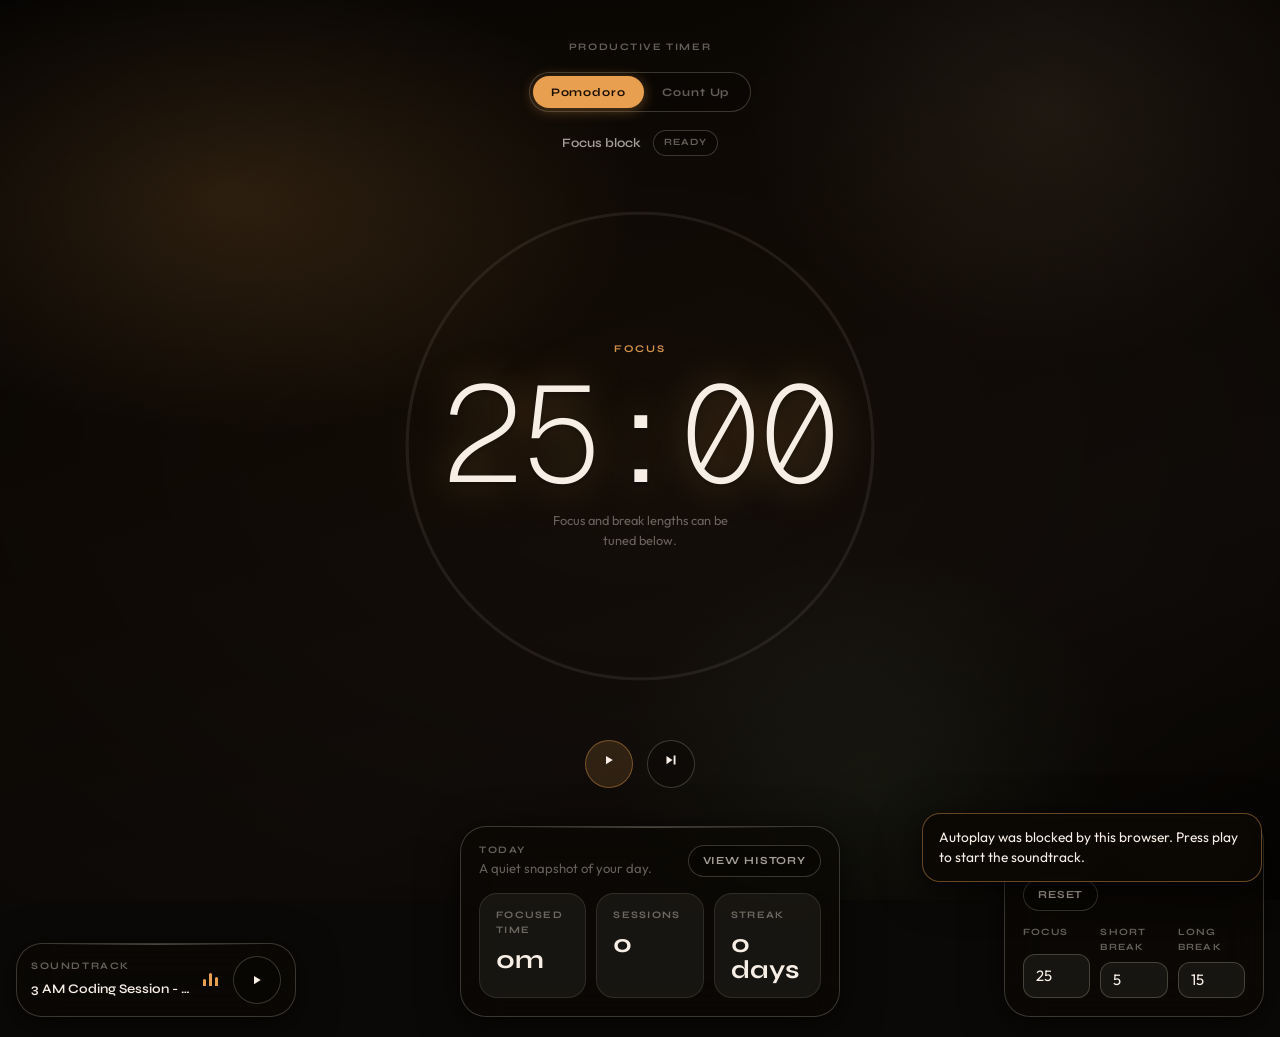
==== index.html @ 23a6a669 "Revamp immersive timer UI layout" ====
<!DOCTYPE html>
<html lang="en">
<head>
  <meta charset="UTF-8">
  <meta name="viewport" content="width=device-width, initial-scale=1.0">
  <title>Productive Timer</title>
  <meta name="description" content="Focused work timer with built-in music, custom uploads, and local productivity tracking.">
  <link rel="icon" href="data:,">
  <link rel="preconnect" href="https://fonts.googleapis.com">
  <link rel="preconnect" href="https://fonts.gstatic.com" crossorigin>
  <link href="https://fonts.googleapis.com/css2?family=Syne:wght@400;600;700;800&family=Outfit:wght@300;400;500&family=Geist+Mono:wght@200;300;400&display=swap" rel="stylesheet">
  <link rel="stylesheet" href="./css/style.css">
</head>
<body>

  <!-- Full-bleed ambient background -->
  <div class="video-background" aria-hidden="true">
    <video autoplay muted loop playsinline>
      <source src="./assets/lofi-sanctuary.mp4" type="video/mp4">
    </video>
    <div class="overlay"></div>
    <div class="gradient-fallback"></div>
  </div>

  <div class="app-shell">
    <main class="sanctuary-layout">

      <!-- ── Timer: floats transparently over the scene ── -->
      <section class="timer-panel">
        <div class="panel-kicker">Productive timer</div>

        <div class="mode-switch" role="tablist" aria-label="Timer mode">
          <button id="mode-pomodoro" class="mode-button is-active" type="button" data-mode="pomodoro">Pomodoro</button>
          <button id="mode-countup" class="mode-button" type="button" data-mode="countup">Count Up</button>
        </div>

        <div class="status-strip">
          <p id="phase-title" class="status-title">Focus block</p>
          <!-- caption hidden via CSS — too noisy over video -->
          <p id="phase-caption" class="status-caption" aria-hidden="true">Pomodoro mode with calm defaults.</p>
          <span id="session-pill" class="status-pill">Ready</span>
        </div>

        <div class="timer-stage">
          <svg class="progress-ring" viewBox="0 0 320 320" aria-hidden="true">
            <circle class="progress-ring-track" cx="160" cy="160" r="138"></circle>
            <circle id="progress-ring-value" class="progress-ring-value" cx="160" cy="160" r="138"></circle>
          </svg>
          <div class="timer-readout">
            <p id="phase-label" class="timer-label">Focus</p>
            <div id="timer-display" class="timer-display">25:00</div>
            <p id="timer-hint" class="timer-hint">Start when you are ready.</p>
          </div>
        </div>

        <div class="control-row">
          <button id="start-button" class="icon-button icon-button-primary" type="button" aria-label="Start timer">
            <span class="icon-slot" aria-hidden="true">
              <svg viewBox="0 0 24 24"><path d="M8 6.5v11l9-5.5z"></path></svg>
            </span>
          </button>
          <button id="pause-button" class="icon-button" type="button" aria-label="Pause timer">
            <span class="icon-slot" aria-hidden="true">
              <svg viewBox="0 0 24 24"><path d="M8 6h3.5v12H8zM12.5 6H16v12h-3.5z"></path></svg>
            </span>
          </button>
          <button id="skip-button" class="icon-button" type="button" aria-label="Skip phase">
            <span class="icon-slot" aria-hidden="true">
              <svg viewBox="0 0 24 24"><path d="M6 6.5v11l8-5.5zM15.5 6h2.5v12h-2.5z"></path></svg>
            </span>
          </button>
        </div>
      </section>

      <!-- ── Bottom tray: three glass panels anchored to foot ── -->
      <section class="bottom-tray">

        <!-- Music — left -->
        <article class="music-pill music-pill-collapsed" data-music-state="collapsed">
          <button id="music-pill-toggle" class="music-pill-toggle" type="button" aria-expanded="false" aria-controls="music-panel">
            <div class="music-pill-meta">
              <span class="panel-kicker">Soundtrack</span>
              <span id="track-name" class="music-pill-title">3 AM Coding Session - Lofi Hip Hop Mix</span>
            </div>
            <span class="sound-bars" aria-hidden="true">
              <span></span><span></span><span></span>
            </span>
          </button>
          <button id="audio-play" class="pill-action" type="button" aria-label="Play audio">
            <svg viewBox="0 0 24 24" aria-hidden="true"><path d="M8 6.5v11l9-5.5z"></path></svg>
          </button>

          <div id="music-panel" class="music-panel">
            <div class="tray-head">
              <div>
                <p class="panel-kicker">Music</p>
                <p id="audio-status" class="tray-note">Built-in track stays idle until you press play.</p>
              </div>
              <span id="loop-indicator" class="status-pill">Loop on</span>
            </div>

            <div class="track-meta">
              <div>
                <p class="tray-label">Current track</p>
                <p class="track-name-full" data-track-mirror="true">3 AM Coding Session - Lofi Hip Hop Mix</p>
              </div>
              <label class="upload-button">
                <input id="audio-upload" type="file" accept="audio/*">
                <span>Upload audio</span>
              </label>
            </div>

            <div class="music-actions">
              <button id="audio-stop" class="utility-button" type="button">Stop</button>
              <button id="audio-mute" class="utility-button" type="button">Mute</button>
              <p id="audio-source-note" class="tray-note">Built-in loop</p>
            </div>

            <label class="slider-field">
              <span>Seek</span>
              <input id="seek-slider" type="range" min="0" max="100" value="0">
            </label>

            <div class="music-footer">
              <label class="slider-field">
                <span>Volume</span>
                <input id="volume-slider" type="range" min="0" max="100" value="72">
              </label>
              <div class="audio-facts">
                <p id="audio-time">00:00 / 00:00</p>
              </div>
            </div>
          </div>
        </article>

        <!-- Stats — center -->
        <section class="stats-panel">
          <div class="tray-head">
            <div>
              <p class="panel-kicker">Today</p>
              <p class="tray-note">A quiet snapshot of your day.</p>
            </div>
            <button id="history-toggle" class="history-toggle" type="button" aria-expanded="false" aria-controls="history-panel">View history</button>
          </div>

          <div class="stats-grid">
            <article class="stat-card">
              <p class="tray-label">Focused time</p>
              <strong id="today-total">0m</strong>
            </article>
            <article class="stat-card">
              <p class="tray-label">Sessions</p>
              <strong id="today-sessions">0</strong>
            </article>
            <article class="stat-card">
              <p class="tray-label">Streak</p>
              <strong id="current-streak">0 days</strong>
            </article>
          </div>

          <div id="history-panel" class="history-panel" hidden>
            <div class="history-grid">
              <article class="history-card">
                <div class="tray-head compact">
                  <div>
                    <p class="panel-kicker">7-day view</p>
                    <p class="tray-note">Minutes of productive work per day.</p>
                  </div>
                </div>
                <div id="chart-bars" class="chart-bars" aria-label="Last 7 days chart"></div>
              </article>

              <article class="history-card">
                <div class="tray-head compact">
                  <div>
                    <p class="panel-kicker">Recent sessions</p>
                    <p class="tray-note">Latest completed or interrupted blocks.</p>
                  </div>
                </div>
                <ul id="session-list" class="session-list"></ul>
              </article>
            </div>
          </div>
        </section>

        <!-- Utilities — right -->
        <aside id="utility-tray" class="utility-tray is-visible">
          <div class="tray-head">
            <div>
              <p class="panel-kicker">Settings</p>
            </div>
            <button id="theme-toggle" class="utility-button" type="button" aria-label="Toggle theme">Light mode</button>
          </div>

          <div class="utility-actions">
            <button id="reset-button" class="utility-button" type="button">Reset</button>
          </div>

          <div class="settings-grid">
            <label class="field">
              <span>Focus</span>
              <input id="focus-minutes" type="number" min="1" max="120" step="1">
            </label>
            <label class="field">
              <span>Short break</span>
              <input id="short-break-minutes" type="number" min="1" max="60" step="1">
            </label>
            <label class="field">
              <span>Long break</span>
              <input id="long-break-minutes" type="number" min="1" max="90" step="1">
            </label>
          </div>
        </aside>

      </section>
    </main>
  </div>

  <div id="banner" class="banner" hidden></div>
  <script src="./js/app.js"></script>
</body>
</html>
---- css/style.css ----
/* ─────────────────────────────────────────────────────────────
   PRODUCTIVE TIMER — Immersive Ambient Redesign
   Layout: Full-bleed background · Timer floats centered
   Panels: Small, anchored to bottom · Collapsed by default
   Fonts:  Syne · Geist Mono · Outfit
───────────────────────────────────────────────────────────── */

@import url('https://fonts.googleapis.com/css2?family=Syne:wght@400;600;700;800&family=Outfit:wght@300;400;500&family=Geist+Mono:wght@200;300;400&display=swap');

/* ─── Tokens ──────────────────────────────────────────────── */
:root {
  color-scheme: dark;

  --ink:         #0b0907;
  --ink-2:       #141009;

  /* Glassmorphism — very transparent, video does the work */
  --glass:       rgba(10, 7, 4, 0.38);
  --glass-hover: rgba(10, 7, 4, 0.52);
  --glass-panel: rgba(10, 7, 4, 0.58);

  /* Text */
  --text:        #f7efe6;
  --text-2:      rgba(247, 239, 230, 0.65);
  --text-3:      rgba(247, 239, 230, 0.38);

  /* Borders */
  --line:        rgba(255, 242, 224, 0.10);
  --line-bright: rgba(255, 242, 224, 0.20);

  /* Accent — amber focus / sage break */
  --amber:       #e8a050;
  --amber-glow:  rgba(232, 160, 80, 0.40);
  --amber-dim:   rgba(232, 160, 80, 0.15);
  --sage:        #8fba78;
  --sage-glow:   rgba(143, 186, 120, 0.36);
  --sage-dim:    rgba(143, 186, 120, 0.14);

  --accent:      var(--amber);
  --accent-glow: var(--amber-glow);
  --accent-dim:  var(--amber-dim);

  /* Shadows */
  --shadow:      0 8px 40px rgba(0,0,0,0.55), 0 2px 8px rgba(0,0,0,0.30);
  --shadow-sm:   0 4px 16px rgba(0,0,0,0.40);

  /* Shape */
  --r-sm:   12px;
  --r-md:   18px;
  --r-lg:   26px;
  --r-pill: 999px;
}

/* ─── Phase tones ─────────────────────────────────────────── */
body[data-phase-tone="focus"] { --accent: var(--amber); --accent-glow: var(--amber-glow); --accent-dim: var(--amber-dim); }
body[data-phase-tone="break"] { --accent: var(--sage);  --accent-glow: var(--sage-glow);  --accent-dim: var(--sage-dim);  }

/* ─── Light mode ──────────────────────────────────────────── */
body[data-theme="light"] {
  color-scheme: light;
  --glass:       rgba(255, 250, 242, 0.48);
  --glass-hover: rgba(255, 250, 242, 0.62);
  --glass-panel: rgba(255, 250, 242, 0.72);
  --text:        #211508;
  --text-2:      rgba(33, 21, 8, 0.65);
  --text-3:      rgba(33, 21, 8, 0.40);
  --line:        rgba(100, 60, 20, 0.12);
  --line-bright: rgba(100, 60, 20, 0.22);
  --amber:       #b86c18;
  --amber-glow:  rgba(184, 108, 24, 0.30);
  --amber-dim:   rgba(184, 108, 24, 0.12);
  --sage:        #4e8a38;
  --sage-glow:   rgba(78, 138, 56, 0.26);
  --sage-dim:    rgba(78, 138, 56, 0.10);
  --shadow:      0 8px 40px rgba(80, 40, 10, 0.22), 0 2px 8px rgba(80, 40, 10, 0.12);
  --shadow-sm:   0 4px 16px rgba(80, 40, 10, 0.16);
}

/* ─── Reset ───────────────────────────────────────────────── */
*, *::before, *::after { box-sizing: border-box; }
html, body { margin: 0; min-height: 100%; }
button, input { font: inherit; }
button { cursor: pointer; border: none; background: none; color: inherit; padding: 0; }

body {
  font-family: "Outfit", system-ui, sans-serif;
  font-size: 15px;
  line-height: 1.6;
  background: var(--ink);
  color: var(--text);
  overflow-x: hidden;
  -webkit-font-smoothing: antialiased;
}

/* ─── Full-bleed video background ────────────────────────── */
.video-background,
.video-background video,
.video-background .overlay,
.video-background .gradient-fallback {
  position: fixed;
  inset: 0;
  width: 100vw;
  height: 100vh;
}

.video-background {
  z-index: -2;
  overflow: hidden;
  background: var(--ink);
}

/* Video is visible immediately */
.video-background video {
  z-index: -3;
  object-fit: cover;
  opacity: 1;
  transition: opacity 1s ease;
}

.video-background .overlay {
  z-index: -1;
  background: radial-gradient(ellipse 80% 80% at 50% 50%, rgba(0,0,0,0.25) 0%, rgba(0,0,0,0.60) 100%);
}

/* Rich gradient fallback when video is absent */
.gradient-fallback {
  z-index: -2;
  background:
    radial-gradient(ellipse 55% 45% at 18% 22%, rgba(232,160,80,0.28) 0%, transparent 58%),
    radial-gradient(ellipse 45% 55% at 82% 12%, rgba(245,215,175,0.15) 0%, transparent 52%),
    radial-gradient(ellipse 38% 48% at 68% 86%, rgba(143,186,120,0.13) 0%, transparent 52%),
    linear-gradient(160deg, #0f0b07 0%, #1a1108 40%, #1c1510 70%, #0e0b07 100%);
  animation: drift 24s ease-in-out infinite alternate;
}

/* ─── App shell ───────────────────────────────────────────── */
.app-shell {
  width: 100%;
  min-height: 100vh;
  display: flex;
  align-items: stretch;
}

/* ─── Main layout: timer centered, trays anchored at bottom  */
.sanctuary-layout {
  flex: 1;
  display: grid;
  grid-template-rows: 1fr auto;
  min-height: 100vh;
}

/* ─── Timer panel — transparent, floats over video ───────── */
.timer-panel {
  grid-row: 1;
  display: flex;
  flex-direction: column;
  align-items: center;
  justify-content: center;
  text-align: center;
  padding: 40px 24px 28px;
  background: transparent;
  border: none;
  box-shadow: none;
  backdrop-filter: none;
  animation: card-in 600ms cubic-bezier(0.22,1,0.36,1) both;
}

/* ─── Kicker ──────────────────────────────────────────────── */
.panel-kicker {
  margin: 0;
  font-family: "Syne", sans-serif;
  font-size: 0.62rem;
  font-weight: 700;
  letter-spacing: 0.16em;
  text-transform: uppercase;
  color: var(--text-3);
}

/* ─── Mode switch ─────────────────────────────────────────── */
.mode-switch {
  display: flex;
  width: fit-content;
  margin: 16px auto 0;
  padding: 3px;
  border-radius: var(--r-pill);
  background: var(--glass);
  border: 1px solid var(--line-bright);
  backdrop-filter: blur(12px);
  -webkit-backdrop-filter: blur(12px);
}

.mode-button {
  min-height: 32px;
  padding: 0 18px;
  border-radius: var(--r-pill);
  background: transparent;
  color: var(--text-3);
  font-family: "Syne", sans-serif;
  font-size: 0.72rem;
  font-weight: 700;
  letter-spacing: 0.08em;
  transition: color 0.22s, background 0.22s, box-shadow 0.22s;
}

.mode-button:hover { color: var(--text-2); }

.mode-button.is-active {
  background: var(--accent);
  color: #1a0e04;
  box-shadow: 0 2px 14px var(--accent-glow);
}

/* ─── Status strip ────────────────────────────────────────── */
.status-strip {
  display: flex;
  align-items: center;
  justify-content: center;
  gap: 12px;
  margin: 18px 0 0;
}

.status-title {
  margin: 0;
  font-family: "Syne", sans-serif;
  font-size: 0.80rem;
  font-weight: 600;
  color: var(--text-2);
}

/* Hide caption — too noisy floating over video */
.status-caption { display: none; }

.status-pill {
  display: inline-flex;
  align-items: center;
  min-height: 26px;
  padding: 0 10px;
  border-radius: var(--r-pill);
  border: 1px solid var(--line-bright);
  background: var(--glass);
  backdrop-filter: blur(8px);
  -webkit-backdrop-filter: blur(8px);
  color: var(--text-3);
  font-family: "Syne", sans-serif;
  font-size: 0.60rem;
  font-weight: 700;
  letter-spacing: 0.12em;
  text-transform: uppercase;
  white-space: nowrap;
}

/* ─── Timer stage ─────────────────────────────────────────── */
.timer-stage {
  position: relative;
  display: grid;
  place-items: center;
  width: min(80vw, 540px);
  aspect-ratio: 1;
  margin: 20px auto 0;
}

body[data-timer-running="true"] .timer-stage {
  animation: timer-pulse 3.5s ease-in-out infinite;
}

/* ─── Progress ring ───────────────────────────────────────── */
.progress-ring {
  width: 100%;
  aspect-ratio: 1;
  transform: rotate(-90deg);
  filter:
    drop-shadow(0 0 20px var(--accent-glow))
    drop-shadow(0 0 60px rgba(232,160,80,0.10));
  transition: filter 0.6s ease;
}

.progress-ring-track {
  fill: none;
  stroke: rgba(255,242,224,0.08);
  stroke-width: 1.8;
}

.progress-ring-value {
  fill: none;
  stroke: var(--accent);
  stroke-width: 1.8;
  stroke-linecap: round;
  transition: stroke-dashoffset 0.55s cubic-bezier(0.4,0,0.2,1), stroke 0.55s ease;
}

/* ─── Timer readout ───────────────────────────────────────── */
.timer-readout {
  position: absolute;
  inset: 0;
  display: flex;
  flex-direction: column;
  align-items: center;
  justify-content: center;
  gap: 8px;
}

.timer-label {
  font-family: "Syne", sans-serif;
  font-size: 0.64rem;
  font-weight: 700;
  letter-spacing: 0.18em;
  text-transform: uppercase;
  color: var(--accent);
  margin: 0;
  opacity: 0.9;
}

/* THE number — hero of the whole screen */
.timer-display {
  font-family: "Geist Mono", "DM Mono", monospace;
  font-size: clamp(5rem, 14vw, 8.5rem);
  font-weight: 200;
  letter-spacing: -0.02em;
  line-height: 1;
  color: var(--text);
  text-shadow:
    0 0 40px var(--accent-glow),
    0 0 100px rgba(232,160,80,0.08),
    0 2px 4px rgba(0,0,0,0.5);
  transition: text-shadow 0.6s ease;
  margin: 0;
}

.timer-hint {
  margin: 0;
  color: var(--text-3);
  font-size: 0.80rem;
  max-width: 22ch;
  text-align: center;
  transition: opacity 0.4s ease;
}

body[data-timer-running="true"] .timer-hint { opacity: 0; }

/* ─── Control row ─────────────────────────────────────────── */
.control-row {
  display: flex;
  align-items: center;
  justify-content: center;
  gap: 14px;
  margin-top: 24px;
}

/* Ghost buttons — minimal footprint over video */
.icon-button,
.pill-action {
  width: 48px;
  height: 48px;
  border-radius: 50%;
  display: grid;
  place-items: center;
  border: 1px solid var(--line-bright);
  background: var(--glass);
  backdrop-filter: blur(10px);
  -webkit-backdrop-filter: blur(10px);
  color: var(--text);
  transition: background 0.2s, border-color 0.2s, box-shadow 0.2s, transform 0.16s;
}

.icon-button:hover,
.pill-action:hover {
  background: var(--glass-hover);
  box-shadow: var(--shadow-sm);
  transform: translateY(-1px);
}

.icon-button:active,
.pill-action:active { transform: scale(0.94); }

.icon-button-primary {
  border-color: rgba(232,160,80,0.40);
  background: var(--accent-dim);
}

.icon-button-primary:hover {
  background: rgba(232,160,80,0.24);
  box-shadow: 0 4px 22px var(--accent-glow);
}

.icon-button svg,
.pill-action svg {
  width: 18px;
  height: 18px;
  fill: currentColor;
}

#pause-button[hidden],
#start-button[hidden] { display: none; }

/* ─── Bottom tray — row of three panels at foot of screen ── */
.bottom-tray {
  grid-row: 2;
  display: flex;
  flex-direction: row;
  align-items: flex-end;
  justify-content: space-between;
  gap: 10px;
  padding: 0 16px 20px;
}

/* ─── Shared glass panel base ─────────────────────────────── */
.music-pill,
.stats-panel,
.utility-tray {
  background: var(--glass-panel);
  backdrop-filter: blur(22px) saturate(160%);
  -webkit-backdrop-filter: blur(22px) saturate(160%);
  border: 1px solid var(--line-bright);
  border-radius: var(--r-lg);
  box-shadow: var(--shadow);
  color: var(--text);
  position: relative;
  overflow: hidden;
  animation: card-in 500ms cubic-bezier(0.22,1,0.36,1) both;
}

/* Top-edge glow line */
.music-pill::before,
.stats-panel::before,
.utility-tray::before {
  content: '';
  position: absolute;
  top: 0; left: 12%; right: 12%;
  height: 1px;
  background: linear-gradient(90deg, transparent, rgba(255,242,224,0.26), transparent);
  pointer-events: none;
}

.stats-panel  { animation-delay: 60ms;  }
.utility-tray { animation-delay: 110ms; }

/* ─── Music pill — left ───────────────────────────────────── */
.music-pill {
  flex: 0 0 auto;
  width: 280px;
  padding: 12px 14px;
  display: grid;
  grid-template-columns: 1fr auto;
  align-items: center;
  gap: 10px;
}

.music-pill-toggle {
  display: flex;
  align-items: center;
  justify-content: space-between;
  gap: 12px;
  min-width: 0;
  text-align: left;
}

.music-pill-meta {
  min-width: 0;
  display: grid;
  gap: 4px;
}

.music-pill-title {
  font-family: "Syne", sans-serif;
  font-size: 0.82rem;
  font-weight: 600;
  color: var(--text);
  white-space: nowrap;
  overflow: hidden;
  text-overflow: ellipsis;
  max-width: 160px;
}

.track-name-full {
  margin: 5px 0 0;
  font-size: 0.90rem;
  color: var(--text);
  font-family: "Syne", sans-serif;
  font-weight: 500;
  overflow-wrap: anywhere;
}

/* Sound bars */
.sound-bars {
  display: inline-flex;
  align-items: flex-end;
  gap: 3px;
  min-width: 20px;
  flex-shrink: 0;
}

.sound-bars span {
  width: 3px;
  border-radius: 3px 3px 0 0;
  background: var(--accent);
  animation: bars 1.1s ease-in-out infinite;
}

.sound-bars span:nth-child(1) { height: 7px; }
.sound-bars span:nth-child(2) { height: 13px; animation-delay: 0.17s; }
.sound-bars span:nth-child(3) { height: 9px;  animation-delay: 0.34s; }

/* Music expanded panel */
.music-pill[data-music-state="collapsed"] .music-panel { display: none; }

.music-panel {
  grid-column: 1 / -1;
  padding: 16px;
  background: rgba(0,0,0,0.20);
  border-radius: var(--r-md);
  border: 1px solid var(--line);
  margin-top: 4px;
}

/* ─── Stats panel — center ────────────────────────────────── */
.stats-panel {
  flex: 0 1 380px;
  padding: 16px 18px 18px;
}

.stats-grid {
  display: flex;
  align-items: stretch;
  gap: 10px;
  margin-top: 14px;
}

.stat-card {
  flex: 1 1 0;
  min-width: 0;
  padding: 14px 16px;
  border-radius: var(--r-md);
  background: rgba(255,242,224,0.06);
  border: 1px solid var(--line);
  transition: background 0.2s;
}

.stat-card:hover { background: rgba(255,242,224,0.10); }

.stat-card strong {
  display: block;
  margin-top: 8px;
  font-family: "Syne", sans-serif;
  font-size: 1.6rem;
  font-weight: 700;
  color: var(--text);
  line-height: 1;
}

/* History panel */
.history-panel[hidden] { display: none; }

.history-panel { margin-top: 14px; }

.history-grid {
  display: grid;
  grid-template-columns: repeat(2, minmax(0, 1fr));
  gap: 12px;
}

.history-card {
  padding: 16px;
  background: var(--glass);
  backdrop-filter: blur(8px);
  -webkit-backdrop-filter: blur(8px);
  border: 1px solid var(--line);
  border-radius: var(--r-md);
}

.tray-head.compact { align-items: flex-start; }

.chart-bars {
  display: grid;
  grid-template-columns: repeat(7, minmax(0, 1fr));
  align-items: end;
  gap: 6px;
  min-height: 120px;
  padding-top: 12px;
}

.chart-bar {
  display: grid;
  gap: 6px;
  justify-items: center;
}

.chart-bar span {
  font-family: "Syne", sans-serif;
  font-size: 0.62rem;
  font-weight: 600;
  color: var(--text-3);
  letter-spacing: 0.04em;
}

.chart-bar-fill {
  width: 100%;
  min-height: 12px;
  border-radius: 4px 4px 0 0;
  background: linear-gradient(180deg, var(--accent) 0%, var(--accent-dim) 100%);
}

.session-list {
  list-style: none;
  margin: 0;
  padding: 10px 0 0;
  display: grid;
  gap: 0;
}

.session-item {
  display: flex;
  align-items: center;
  justify-content: space-between;
  gap: 12px;
  padding: 9px 0;
  border-bottom: 1px solid var(--line);
}

.session-item:last-child { padding-bottom: 0; border-bottom: 0; }

.session-item strong {
  font-family: "Syne", sans-serif;
  font-size: 0.82rem;
  font-weight: 600;
  color: var(--text);
}

.session-item span {
  display: block;
  color: var(--text-3);
  font-size: 0.78rem;
}

/* ─── Utility tray — right ────────────────────────────────── */
.utility-tray {
  flex: 0 0 auto;
  width: 260px;
  padding: 16px 18px 18px;
  opacity: 1;
  transform: translateY(0);
  transition: opacity 0.30s ease, transform 0.30s ease;
}

.utility-tray.is-hidden {
  opacity: 0;
  transform: translateY(10px);
  pointer-events: none;
}

.utility-actions {
  display: flex;
  align-items: center;
  gap: 10px;
  margin-top: 14px;
}

.settings-grid {
  display: grid;
  grid-template-columns: repeat(3, minmax(0, 1fr));
  gap: 10px;
  margin-top: 14px;
}

/* ─── Shared layout utilities ────────────────────────────── */
.tray-head {
  display: flex;
  align-items: center;
  justify-content: space-between;
  gap: 12px;
}

.tray-label {
  margin: 0;
  font-family: "Syne", sans-serif;
  font-size: 0.62rem;
  font-weight: 700;
  letter-spacing: 0.13em;
  text-transform: uppercase;
  color: var(--text-3);
}

.tray-note {
  margin: 0;
  color: var(--text-3);
  font-size: 0.82rem;
  line-height: 1.5;
}

/* ─── Buttons ─────────────────────────────────────────────── */
.utility-button,
.history-toggle {
  min-height: 32px;
  padding: 0 14px;
  border-radius: var(--r-pill);
  border: 1px solid var(--line-bright);
  background: var(--glass);
  color: var(--text-2);
  font-family: "Syne", sans-serif;
  font-size: 0.68rem;
  font-weight: 700;
  letter-spacing: 0.08em;
  text-transform: uppercase;
  backdrop-filter: blur(8px);
  -webkit-backdrop-filter: blur(8px);
  transition: background 0.2s, color 0.2s, transform 0.16s;
}

.utility-button:hover,
.history-toggle:hover {
  background: var(--glass-hover);
  color: var(--text);
  transform: translateY(-1px);
}

.utility-button:active,
.history-toggle:active { transform: scale(0.96); }

.upload-button {
  position: relative;
  display: inline-flex;
  cursor: pointer;
}

.upload-button input {
  position: absolute;
  width: 1px; height: 1px;
  opacity: 0;
  pointer-events: none;
}

.upload-button span {
  display: inline-flex;
  align-items: center;
  min-height: 32px;
  padding: 0 14px;
  border-radius: var(--r-pill);
  border: 1px solid var(--line-bright);
  background: var(--glass);
  color: var(--text-2);
  font-family: "Syne", sans-serif;
  font-size: 0.68rem;
  font-weight: 700;
  letter-spacing: 0.08em;
  text-transform: uppercase;
  cursor: pointer;
  transition: background 0.2s, color 0.2s, transform 0.16s;
}

.upload-button span:hover {
  background: var(--glass-hover);
  color: var(--text);
  transform: translateY(-1px);
}

/* ─── Sliders & fields ───────────────────────────────────── */
.track-meta {
  display: flex;
  align-items: flex-start;
  justify-content: space-between;
  gap: 12px;
  margin-top: 14px;
}

.track-meta > div:first-child { flex: 1 1 0; min-width: 0; }

.music-actions {
  display: flex;
  align-items: center;
  gap: 10px;
  margin-top: 14px;
}

.music-footer {
  display: flex;
  align-items: flex-end;
  gap: 12px;
}

.slider-field {
  display: grid;
  gap: 7px;
  margin-top: 14px;
}

.slider-field span,
.field span {
  font-family: "Syne", sans-serif;
  font-size: 0.60rem;
  font-weight: 700;
  letter-spacing: 0.13em;
  text-transform: uppercase;
  color: var(--text-3);
}

.slider-field input,
.field input { width: 100%; }

input[type="range"] {
  accent-color: var(--accent);
  height: 2px;
}

.audio-facts { min-width: 120px; text-align: right; }

.audio-facts p {
  margin: 0;
  font-family: "Geist Mono", monospace;
  font-size: 0.78rem;
  font-weight: 300;
  color: var(--text-3);
}

.field { display: grid; gap: 6px; }

.field input {
  min-height: 36px;
  padding: 0 12px;
  border-radius: var(--r-sm);
  border: 1px solid var(--line-bright);
  background: rgba(255,242,224,0.06);
  color: var(--text);
  transition: border-color 0.2s, box-shadow 0.2s;
}

.field input:focus {
  outline: none;
  border-color: var(--accent);
  box-shadow: 0 0 0 3px var(--accent-dim);
}

/* ─── Banner ─────────────────────────────────────────────── */
.banner {
  position: fixed;
  right: 18px;
  bottom: 18px;
  max-width: 340px;
  padding: 13px 16px;
  border-radius: var(--r-md);
  background: rgba(12, 8, 4, 0.90);
  backdrop-filter: blur(18px);
  color: var(--text);
  border: 1px solid var(--line-bright);
  box-shadow: var(--shadow);
  font-size: 0.86rem;
  line-height: 1.5;
  z-index: 100;
  animation: banner-in 0.26s cubic-bezier(0.22,1,0.36,1) both;
}

.banner[data-tone="warning"] { border-color: rgba(232,160,80,0.42); }
.banner[data-tone="error"]   { border-color: rgba(220,75,75,0.42);  }

/* ─── Keyframes ──────────────────────────────────────────── */
@keyframes card-in {
  from { opacity: 0; transform: translateY(12px); }
  to   { opacity: 1; transform: translateY(0);    }
}

@keyframes timer-pulse {
  0%, 100% { transform: scale(1);     }
  50%       { transform: scale(1.010); }
}

@keyframes drift {
  0%   { background-position: 0% 40%; }
  100% { background-position: 100% 60%; }
}

@keyframes bars {
  0%, 100% { transform: scaleY(0.42); opacity: 0.48; }
  50%       { transform: scaleY(1.12); opacity: 1.0;  }
}

@keyframes banner-in {
  from { opacity: 0; transform: translateY(8px); }
  to   { opacity: 1; transform: translateY(0);   }
}

/* ─── Responsive ─────────────────────────────────────────── */
@media (max-width: 860px) {
  .bottom-tray {
    flex-direction: column;
    align-items: stretch;
    gap: 10px;
  }

  .music-pill  { width: 100%; }
  .stats-panel { flex: 0 0 auto; }
  .utility-tray { width: 100%; }

  .history-grid  { grid-template-columns: 1fr; }

  .stats-grid,
  .track-meta,
  .music-actions,
  .music-footer,
  .tray-head { flex-wrap: wrap; }

  .audio-facts { text-align: left; }
}

@media (max-width: 540px) {
  .timer-stage { width: min(90vw, 400px); }
  .bottom-tray { padding: 0 12px 16px; }

  .icon-button, .pill-action {
    width: 44px;
    height: 44px;
  }

  .settings-grid { grid-template-columns: repeat(3, 1fr); }
  .music-pill-title { max-width: 120px; }
}
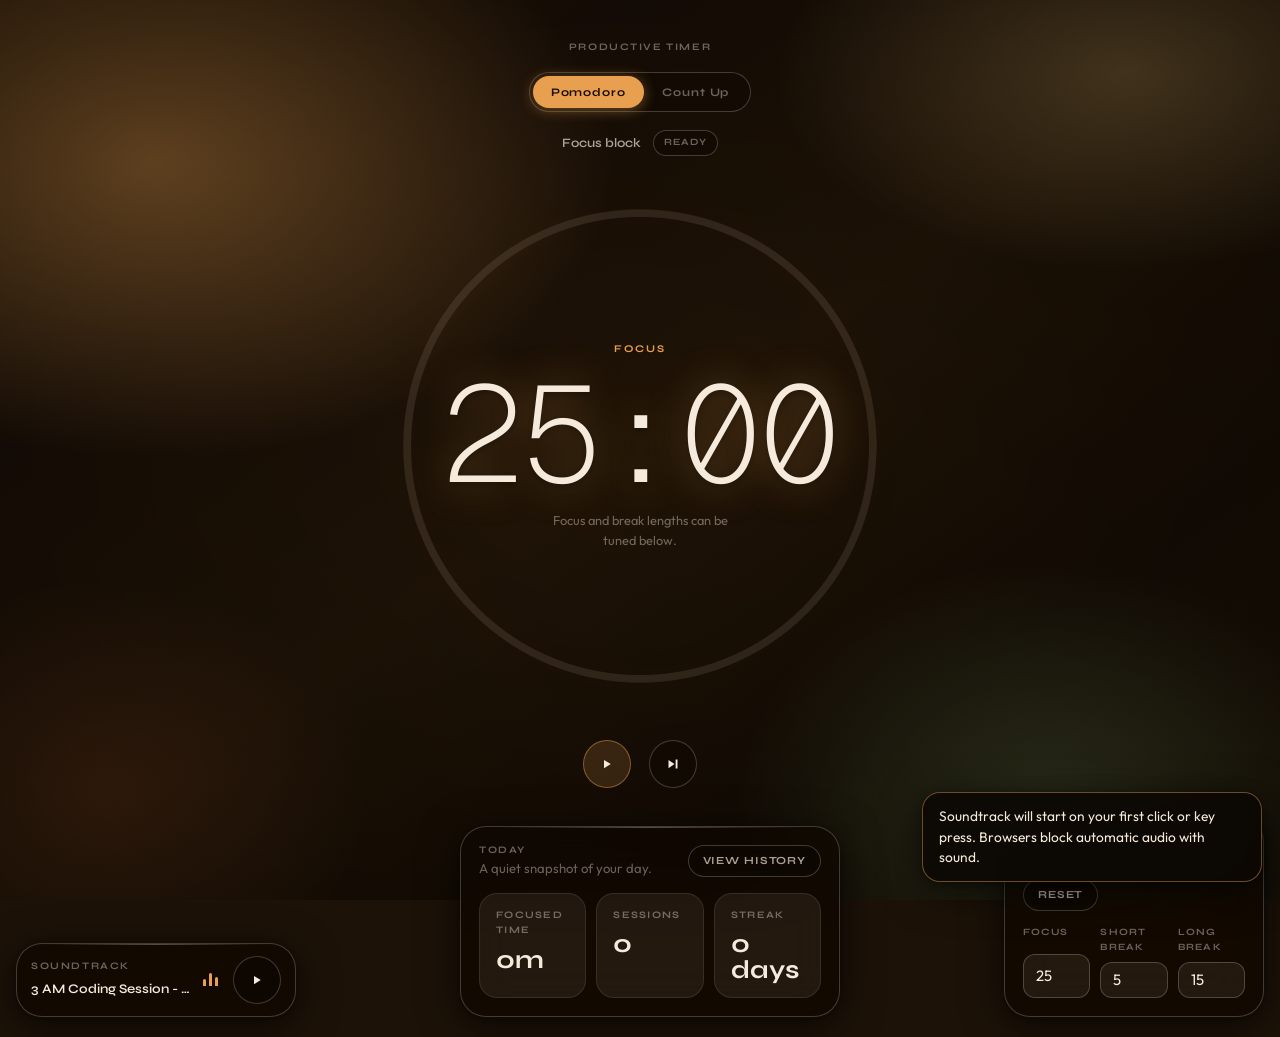
==== commit 0ce8c711: "Standardize README and favicon" ====
--- a/index.html
+++ b/index.html
@@ -5,7 +5,7 @@
   <meta name="viewport" content="width=device-width, initial-scale=1.0">
   <title>Productive Timer</title>
   <meta name="description" content="Focused work timer with built-in music, custom uploads, and local productivity tracking.">
-  <link rel="icon" href="data:,">
+  <link rel="icon" type="image/png" href="./favicon.png">
   <link rel="preconnect" href="https://fonts.googleapis.com">
   <link rel="preconnect" href="https://fonts.gstatic.com" crossorigin>
   <link href="https://fonts.googleapis.com/css2?family=Syne:wght@400;600;700;800&family=Outfit:wght@300;400;500&family=Geist+Mono:wght@200;300;400&display=swap" rel="stylesheet">
--- a/css/style.css
+++ b/css/style.css
@@ -1,39 +1,39 @@
 /* ─────────────────────────────────────────────────────────────
    PRODUCTIVE TIMER — Immersive Ambient Redesign
-   Layout: Full-bleed background · Timer floats centered
-   Panels: Small, anchored to bottom · Collapsed by default
+   Works beautifully with OR without a background video.
    Fonts:  Syne · Geist Mono · Outfit
 ───────────────────────────────────────────────────────────── */
 
 @import url('https://fonts.googleapis.com/css2?family=Syne:wght@400;600;700;800&family=Outfit:wght@300;400;500&family=Geist+Mono:wght@200;300;400&display=swap');
 
-/* ─── Tokens ──────────────────────────────────────────────── */
+/* ─── Dark mode tokens ────────────────────────────────────── */
 :root {
   color-scheme: dark;
 
-  --ink:         #0b0907;
-  --ink-2:       #141009;
-
-  /* Glassmorphism — very transparent, video does the work */
-  --glass:       rgba(10, 7, 4, 0.38);
-  --glass-hover: rgba(10, 7, 4, 0.52);
-  --glass-panel: rgba(10, 7, 4, 0.58);
-
-  /* Text */
-  --text:        #f7efe6;
-  --text-2:      rgba(247, 239, 230, 0.65);
-  --text-3:      rgba(247, 239, 230, 0.38);
+  /* Background — rich warm dark, visible without video */
+  --bg-base:     #1c1208;
+  --bg-mid:      #231608;
+
+  /* Glass panels — dark-tinted, semi-transparent */
+  --glass:       rgba(15, 9, 3, 0.50);
+  --glass-hover: rgba(15, 9, 3, 0.64);
+  --glass-panel: rgba(12, 7, 2, 0.68);
+
+  /* Text — always cream/warm-white in dark mode */
+  --text:        #f5eadc;
+  --text-2:      rgba(245, 234, 220, 0.68);
+  --text-3:      rgba(245, 234, 220, 0.40);
 
   /* Borders */
-  --line:        rgba(255, 242, 224, 0.10);
-  --line-bright: rgba(255, 242, 224, 0.20);
-
-  /* Accent — amber focus / sage break */
+  --line:        rgba(255, 236, 208, 0.10);
+  --line-bright: rgba(255, 236, 208, 0.22);
+
+  /* Accents */
   --amber:       #e8a050;
-  --amber-glow:  rgba(232, 160, 80, 0.40);
-  --amber-dim:   rgba(232, 160, 80, 0.15);
+  --amber-glow:  rgba(232, 160, 80, 0.45);
+  --amber-dim:   rgba(232, 160, 80, 0.16);
   --sage:        #8fba78;
-  --sage-glow:   rgba(143, 186, 120, 0.36);
+  --sage-glow:   rgba(143, 186, 120, 0.38);
   --sage-dim:    rgba(143, 186, 120, 0.14);
 
   --accent:      var(--amber);
@@ -41,8 +41,8 @@
   --accent-dim:  var(--amber-dim);
 
   /* Shadows */
-  --shadow:      0 8px 40px rgba(0,0,0,0.55), 0 2px 8px rgba(0,0,0,0.30);
-  --shadow-sm:   0 4px 16px rgba(0,0,0,0.40);
+  --shadow:    0 8px 40px rgba(0,0,0,0.60), 0 2px 8px rgba(0,0,0,0.35);
+  --shadow-sm: 0 4px 16px rgba(0,0,0,0.45);
 
   /* Shape */
   --r-sm:   12px;
@@ -58,22 +58,34 @@
 /* ─── Light mode ──────────────────────────────────────────── */
 body[data-theme="light"] {
   color-scheme: light;
-  --glass:       rgba(255, 250, 242, 0.48);
-  --glass-hover: rgba(255, 250, 242, 0.62);
-  --glass-panel: rgba(255, 250, 242, 0.72);
-  --text:        #211508;
-  --text-2:      rgba(33, 21, 8, 0.65);
-  --text-3:      rgba(33, 21, 8, 0.40);
-  --line:        rgba(100, 60, 20, 0.12);
-  --line-bright: rgba(100, 60, 20, 0.22);
-  --amber:       #b86c18;
-  --amber-glow:  rgba(184, 108, 24, 0.30);
-  --amber-dim:   rgba(184, 108, 24, 0.12);
-  --sage:        #4e8a38;
-  --sage-glow:   rgba(78, 138, 56, 0.26);
-  --sage-dim:    rgba(78, 138, 56, 0.10);
-  --shadow:      0 8px 40px rgba(80, 40, 10, 0.22), 0 2px 8px rgba(80, 40, 10, 0.12);
-  --shadow-sm:   0 4px 16px rgba(80, 40, 10, 0.16);
+
+  /* Light background — cool mist / overcast sky */
+  --bg-base: #dde6f0;
+  --bg-mid:  #d4dfe9;
+
+  /* Glass panels — cool blue-white tinted */
+  --glass:       rgba(220, 232, 248, 0.55);
+  --glass-hover: rgba(220, 232, 248, 0.72);
+  --glass-panel: rgba(215, 228, 246, 0.82);
+
+  /* Text — deep cool navy, always legible */
+  --text:   #0e1624;
+  --text-2: rgba(14, 22, 36, 0.66);
+  --text-3: rgba(14, 22, 36, 0.42);
+
+  --line:        rgba(80, 110, 160, 0.13);
+  --line-bright: rgba(80, 110, 160, 0.24);
+
+  /* Accents — cooler tones for light mode */
+  --amber:      #3d7abf;
+  --amber-glow: rgba(61, 122, 191, 0.32);
+  --amber-dim:  rgba(61, 122, 191, 0.14);
+  --sage:       #3a9e7a;
+  --sage-glow:  rgba(58, 158, 122, 0.28);
+  --sage-dim:   rgba(58, 158, 122, 0.12);
+
+  --shadow:    0 8px 40px rgba(20, 40, 80, 0.16), 0 2px 8px rgba(20, 40, 80, 0.10);
+  --shadow-sm: 0 4px 16px rgba(20, 40, 80, 0.12);
 }
 
 /* ─── Reset ───────────────────────────────────────────────── */
@@ -86,13 +98,14 @@
   font-family: "Outfit", system-ui, sans-serif;
   font-size: 15px;
   line-height: 1.6;
-  background: var(--ink);
   color: var(--text);
   overflow-x: hidden;
   -webkit-font-smoothing: antialiased;
-}
-
-/* ─── Full-bleed video background ────────────────────────── */
+  /* Solid fallback background so body itself is never bare black */
+  background: var(--bg-base);
+}
+
+/* ─── Full-bleed background ───────────────────────────────── */
 .video-background,
 .video-background video,
 .video-background .overlay,
@@ -101,36 +114,89 @@
   inset: 0;
   width: 100vw;
   height: 100vh;
+  pointer-events: none;
 }
 
 .video-background {
-  z-index: -2;
+  z-index: -3;
   overflow: hidden;
-  background: var(--ink);
-}
-
-/* Video is visible immediately */
+}
+
+/* Video: visible immediately if it loads */
 .video-background video {
-  z-index: -3;
+  position: absolute;
+  z-index: 1;
   object-fit: cover;
   opacity: 1;
   transition: opacity 1s ease;
-}
-
+  width: 100%; height: 100%;
+}
+
+/* Vignette overlay — only darkens meaningfully when video is present */
 .video-background .overlay {
-  z-index: -1;
-  background: radial-gradient(ellipse 80% 80% at 50% 50%, rgba(0,0,0,0.25) 0%, rgba(0,0,0,0.60) 100%);
-}
-
-/* Rich gradient fallback when video is absent */
+  position: absolute;
+  z-index: 2;
+  background: radial-gradient(ellipse 90% 90% at 50% 50%,
+    rgba(0,0,0,0.15) 0%,
+    rgba(0,0,0,0.50) 100%);
+}
+
+/* Gradient fallback — rich, colorful, never looks like "broken" */
 .gradient-fallback {
-  z-index: -2;
+  position: absolute;
+  z-index: 0;
   background:
-    radial-gradient(ellipse 55% 45% at 18% 22%, rgba(232,160,80,0.28) 0%, transparent 58%),
-    radial-gradient(ellipse 45% 55% at 82% 12%, rgba(245,215,175,0.15) 0%, transparent 52%),
-    radial-gradient(ellipse 38% 48% at 68% 86%, rgba(143,186,120,0.13) 0%, transparent 52%),
-    linear-gradient(160deg, #0f0b07 0%, #1a1108 40%, #1c1510 70%, #0e0b07 100%);
-  animation: drift 24s ease-in-out infinite alternate;
+    /* amber bloom top-left */
+    radial-gradient(ellipse 60% 55% at 12% 18%,
+      rgba(232, 160, 80, 0.55) 0%, transparent 60%),
+    /* gold shimmer top-right */
+    radial-gradient(ellipse 50% 40% at 88% 8%,
+      rgba(255, 210, 130, 0.30) 0%, transparent 55%),
+    /* sage accent bottom-right */
+    radial-gradient(ellipse 45% 50% at 82% 90%,
+      rgba(143, 186, 120, 0.28) 0%, transparent 55%),
+    /* warm rust bottom-left */
+    radial-gradient(ellipse 40% 45% at 8% 88%,
+      rgba(200, 100, 50, 0.20) 0%, transparent 52%),
+    /* base gradient */
+    linear-gradient(145deg,
+      #2a1a08 0%,
+      #1e1208 25%,
+      #261808 50%,
+      #1a1006 75%,
+      #221508 100%);
+  animation: drift 26s ease-in-out infinite alternate;
+}
+
+/* Light mode gradient fallback — cool mist palette */
+body[data-theme="light"] .gradient-fallback {
+  background:
+    /* periwinkle bloom top-left */
+    radial-gradient(ellipse 60% 55% at 12% 18%,
+      rgba(130, 170, 230, 0.55) 0%, transparent 60%),
+    /* sky shimmer top-right */
+    radial-gradient(ellipse 50% 40% at 88% 8%,
+      rgba(190, 215, 245, 0.45) 0%, transparent 55%),
+    /* seafoam accent bottom-right */
+    radial-gradient(ellipse 45% 50% at 82% 90%,
+      rgba(100, 190, 180, 0.30) 0%, transparent 55%),
+    /* lavender bottom-left */
+    radial-gradient(ellipse 40% 45% at 8% 88%,
+      rgba(160, 140, 220, 0.22) 0%, transparent 52%),
+    /* cool slate base */
+    linear-gradient(145deg,
+      #c8d8ec 0%,
+      #d0dff0 25%,
+      #cad9ed 50%,
+      #d4e0f0 75%,
+      #ccd9ea 100%);
+}
+
+/* Light mode overlay — cool veil */
+body[data-theme="light"] .overlay {
+  background: radial-gradient(ellipse 90% 90% at 50% 50%,
+    rgba(200,220,255,0.08) 0%,
+    rgba(80,100,160,0.12) 100%);
 }
 
 /* ─── App shell ───────────────────────────────────────────── */
@@ -139,9 +205,11 @@
   min-height: 100vh;
   display: flex;
   align-items: stretch;
-}
-
-/* ─── Main layout: timer centered, trays anchored at bottom  */
+  position: relative;
+  z-index: 0;
+}
+
+/* ─── Main layout ─────────────────────────────────────────── */
 .sanctuary-layout {
   flex: 1;
   display: grid;
@@ -149,7 +217,7 @@
   min-height: 100vh;
 }
 
-/* ─── Timer panel — transparent, floats over video ───────── */
+/* ─── Timer panel — floats over background, no card ─────── */
 .timer-panel {
   grid-row: 1;
   display: flex;
@@ -165,7 +233,7 @@
   animation: card-in 600ms cubic-bezier(0.22,1,0.36,1) both;
 }
 
-/* ─── Kicker ──────────────────────────────────────────────── */
+/* ─── Typography atoms ────────────────────────────────────── */
 .panel-kicker {
   margin: 0;
   font-family: "Syne", sans-serif;
@@ -174,6 +242,23 @@
   letter-spacing: 0.16em;
   text-transform: uppercase;
   color: var(--text-3);
+}
+
+.tray-label {
+  margin: 0;
+  font-family: "Syne", sans-serif;
+  font-size: 0.62rem;
+  font-weight: 700;
+  letter-spacing: 0.13em;
+  text-transform: uppercase;
+  color: var(--text-3);
+}
+
+.tray-note {
+  margin: 0;
+  color: var(--text-3);
+  font-size: 0.82rem;
+  line-height: 1.5;
 }
 
 /* ─── Mode switch ─────────────────────────────────────────── */
@@ -185,8 +270,8 @@
   border-radius: var(--r-pill);
   background: var(--glass);
   border: 1px solid var(--line-bright);
-  backdrop-filter: blur(12px);
-  -webkit-backdrop-filter: blur(12px);
+  backdrop-filter: blur(16px);
+  -webkit-backdrop-filter: blur(16px);
 }
 
 .mode-button {
@@ -227,7 +312,7 @@
   color: var(--text-2);
 }
 
-/* Hide caption — too noisy floating over video */
+/* Caption hidden — too noisy over background */
 .status-caption { display: none; }
 
 .status-pill {
@@ -238,8 +323,8 @@
   border-radius: var(--r-pill);
   border: 1px solid var(--line-bright);
   background: var(--glass);
-  backdrop-filter: blur(8px);
-  -webkit-backdrop-filter: blur(8px);
+  backdrop-filter: blur(10px);
+  -webkit-backdrop-filter: blur(10px);
   color: var(--text-3);
   font-family: "Syne", sans-serif;
   font-size: 0.60rem;
@@ -276,14 +361,14 @@
 
 .progress-ring-track {
   fill: none;
-  stroke: rgba(255,242,224,0.08);
-  stroke-width: 1.8;
+  stroke: rgba(255,236,208,0.10);
+  stroke-width: 4.5;
 }
 
 .progress-ring-value {
   fill: none;
   stroke: var(--accent);
-  stroke-width: 1.8;
+  stroke-width: 4.5;
   stroke-linecap: round;
   transition: stroke-dashoffset 0.55s cubic-bezier(0.4,0,0.2,1), stroke 0.55s ease;
 }
@@ -307,7 +392,6 @@
   text-transform: uppercase;
   color: var(--accent);
   margin: 0;
-  opacity: 0.9;
 }
 
 /* THE number — hero of the whole screen */
@@ -321,8 +405,8 @@
   text-shadow:
     0 0 40px var(--accent-glow),
     0 0 100px rgba(232,160,80,0.08),
-    0 2px 4px rgba(0,0,0,0.5);
-  transition: text-shadow 0.6s ease;
+    0 2px 6px rgba(0,0,0,0.40);
+  transition: text-shadow 0.6s ease, color 0.4s ease;
   margin: 0;
 }
 
@@ -342,11 +426,11 @@
   display: flex;
   align-items: center;
   justify-content: center;
-  gap: 14px;
+  gap: 18px;
   margin-top: 24px;
 }
 
-/* Ghost buttons — minimal footprint over video */
+/* Ghost buttons */
 .icon-button,
 .pill-action {
   width: 48px;
@@ -356,10 +440,17 @@
   place-items: center;
   border: 1px solid var(--line-bright);
   background: var(--glass);
-  backdrop-filter: blur(10px);
-  -webkit-backdrop-filter: blur(10px);
-  color: var(--text);
-  transition: background 0.2s, border-color 0.2s, box-shadow 0.2s, transform 0.16s;
+  backdrop-filter: blur(12px);
+  -webkit-backdrop-filter: blur(12px);
+  color: var(--text);
+  transition: background 0.2s, box-shadow 0.2s, transform 0.16s;
+}
+
+.icon-slot {
+  width: 100%;
+  height: 100%;
+  display: grid;
+  place-items: center;
 }
 
 .icon-button:hover,
@@ -373,13 +464,15 @@
 .pill-action:active { transform: scale(0.94); }
 
 .icon-button-primary {
-  border-color: rgba(232,160,80,0.40);
+  border-color: var(--accent-glow);
   background: var(--accent-dim);
 }
 
 .icon-button-primary:hover {
-  background: rgba(232,160,80,0.24);
+  background: var(--accent-dim);
+  border-color: var(--accent);
   box-shadow: 0 4px 22px var(--accent-glow);
+  opacity: 0.85;
 }
 
 .icon-button svg,
@@ -387,12 +480,14 @@
   width: 18px;
   height: 18px;
   fill: currentColor;
+  display: block;
+  margin: auto;
 }
 
 #pause-button[hidden],
 #start-button[hidden] { display: none; }
 
-/* ─── Bottom tray — row of three panels at foot of screen ── */
+/* ─── Bottom tray ─────────────────────────────────────────── */
 .bottom-tray {
   grid-row: 2;
   display: flex;
@@ -403,13 +498,13 @@
   padding: 0 16px 20px;
 }
 
-/* ─── Shared glass panel base ─────────────────────────────── */
+/* ─── Shared glass panel ──────────────────────────────────── */
 .music-pill,
 .stats-panel,
 .utility-tray {
   background: var(--glass-panel);
-  backdrop-filter: blur(22px) saturate(160%);
-  -webkit-backdrop-filter: blur(22px) saturate(160%);
+  backdrop-filter: blur(24px) saturate(180%);
+  -webkit-backdrop-filter: blur(24px) saturate(180%);
   border: 1px solid var(--line-bright);
   border-radius: var(--r-lg);
   box-shadow: var(--shadow);
@@ -419,22 +514,22 @@
   animation: card-in 500ms cubic-bezier(0.22,1,0.36,1) both;
 }
 
-/* Top-edge glow line */
+/* Top-edge highlight */
 .music-pill::before,
 .stats-panel::before,
 .utility-tray::before {
   content: '';
   position: absolute;
-  top: 0; left: 12%; right: 12%;
+  top: 0; left: 10%; right: 10%;
   height: 1px;
-  background: linear-gradient(90deg, transparent, rgba(255,242,224,0.26), transparent);
+  background: linear-gradient(90deg, transparent, rgba(255,236,208,0.30), transparent);
   pointer-events: none;
 }
 
 .stats-panel  { animation-delay: 60ms;  }
 .utility-tray { animation-delay: 110ms; }
 
-/* ─── Music pill — left ───────────────────────────────────── */
+/* ─── Music pill ─────────────────────────────────────────── */
 .music-pill {
   flex: 0 0 auto;
   width: 280px;
@@ -443,6 +538,7 @@
   grid-template-columns: 1fr auto;
   align-items: center;
   gap: 10px;
+  overflow: visible;
 }
 
 .music-pill-toggle {
@@ -480,7 +576,6 @@
   overflow-wrap: anywhere;
 }
 
-/* Sound bars */
 .sound-bars {
   display: inline-flex;
   align-items: flex-end;
@@ -500,19 +595,25 @@
 .sound-bars span:nth-child(2) { height: 13px; animation-delay: 0.17s; }
 .sound-bars span:nth-child(3) { height: 9px;  animation-delay: 0.34s; }
 
-/* Music expanded panel */
 .music-pill[data-music-state="collapsed"] .music-panel { display: none; }
 
 .music-panel {
-  grid-column: 1 / -1;
+  position: absolute;
+  left: 0;
+  right: 0;
+  bottom: calc(100% + 10px);
   padding: 16px;
   background: rgba(0,0,0,0.20);
   border-radius: var(--r-md);
   border: 1px solid var(--line);
-  margin-top: 4px;
-}
-
-/* ─── Stats panel — center ────────────────────────────────── */
+  z-index: 8;
+}
+
+body[data-theme="light"] .music-panel {
+  background: rgba(200, 220, 248, 0.22);
+}
+
+/* ─── Stats panel ─────────────────────────────────────────── */
 .stats-panel {
   flex: 0 1 380px;
   padding: 16px 18px 18px;
@@ -530,12 +631,16 @@
   min-width: 0;
   padding: 14px 16px;
   border-radius: var(--r-md);
-  background: rgba(255,242,224,0.06);
+  background: rgba(255,236,208,0.07);
   border: 1px solid var(--line);
   transition: background 0.2s;
 }
 
-.stat-card:hover { background: rgba(255,242,224,0.10); }
+body[data-theme="light"] .stat-card {
+  background: rgba(200, 220, 248, 0.35);
+}
+
+.stat-card:hover { background: rgba(255,236,208,0.12); }
 
 .stat-card strong {
   display: block;
@@ -547,9 +652,8 @@
   line-height: 1;
 }
 
-/* History panel */
+/* ─── History ─────────────────────────────────────────────── */
 .history-panel[hidden] { display: none; }
-
 .history-panel { margin-top: 14px; }
 
 .history-grid {
@@ -573,30 +677,34 @@
   display: grid;
   grid-template-columns: repeat(7, minmax(0, 1fr));
   align-items: end;
-  gap: 6px;
-  min-height: 120px;
-  padding-top: 12px;
+  gap: 4px;
+  min-height: 96px;
+  padding-top: 6px;
 }
 
 .chart-bar {
   display: grid;
-  gap: 6px;
+  gap: 4px;
   justify-items: center;
+  min-width: 0;
 }
 
 .chart-bar span {
   font-family: "Syne", sans-serif;
-  font-size: 0.62rem;
+  font-size: 0.56rem;
   font-weight: 600;
   color: var(--text-3);
-  letter-spacing: 0.04em;
+  letter-spacing: 0.02em;
+  line-height: 1.1;
+  white-space: nowrap;
 }
 
 .chart-bar-fill {
   width: 100%;
-  min-height: 12px;
+  min-height: 10px;
   border-radius: 4px 4px 0 0;
   background: linear-gradient(180deg, var(--accent) 0%, var(--accent-dim) 100%);
+  max-width: 18px;
 }
 
 .session-list {
@@ -631,7 +739,7 @@
   font-size: 0.78rem;
 }
 
-/* ─── Utility tray — right ────────────────────────────────── */
+/* ─── Utility tray ────────────────────────────────────────── */
 .utility-tray {
   flex: 0 0 auto;
   width: 260px;
@@ -661,29 +769,12 @@
   margin-top: 14px;
 }
 
-/* ─── Shared layout utilities ────────────────────────────── */
+/* ─── Shared layout helpers ───────────────────────────────── */
 .tray-head {
   display: flex;
   align-items: center;
   justify-content: space-between;
   gap: 12px;
-}
-
-.tray-label {
-  margin: 0;
-  font-family: "Syne", sans-serif;
-  font-size: 0.62rem;
-  font-weight: 700;
-  letter-spacing: 0.13em;
-  text-transform: uppercase;
-  color: var(--text-3);
-}
-
-.tray-note {
-  margin: 0;
-  color: var(--text-3);
-  font-size: 0.82rem;
-  line-height: 1.5;
 }
 
 /* ─── Buttons ─────────────────────────────────────────────── */
@@ -700,8 +791,8 @@
   font-weight: 700;
   letter-spacing: 0.08em;
   text-transform: uppercase;
-  backdrop-filter: blur(8px);
-  -webkit-backdrop-filter: blur(8px);
+  backdrop-filter: blur(10px);
+  -webkit-backdrop-filter: blur(10px);
   transition: background 0.2s, color 0.2s, transform 0.16s;
 }
 
@@ -724,8 +815,7 @@
 .upload-button input {
   position: absolute;
   width: 1px; height: 1px;
-  opacity: 0;
-  pointer-events: none;
+  opacity: 0; pointer-events: none;
 }
 
 .upload-button span {
@@ -743,6 +833,8 @@
   letter-spacing: 0.08em;
   text-transform: uppercase;
   cursor: pointer;
+  backdrop-filter: blur(10px);
+  -webkit-backdrop-filter: blur(10px);
   transition: background 0.2s, color 0.2s, transform 0.16s;
 }
 
@@ -752,7 +844,7 @@
   transform: translateY(-1px);
 }
 
-/* ─── Sliders & fields ───────────────────────────────────── */
+/* ─── Sliders & fields ────────────────────────────────────── */
 .track-meta {
   display: flex;
   align-items: flex-start;
@@ -817,9 +909,13 @@
   padding: 0 12px;
   border-radius: var(--r-sm);
   border: 1px solid var(--line-bright);
-  background: rgba(255,242,224,0.06);
+  background: rgba(255,236,208,0.07);
   color: var(--text);
   transition: border-color 0.2s, box-shadow 0.2s;
+}
+
+body[data-theme="light"] .field input {
+  background: rgba(200, 220, 248, 0.40);
 }
 
 .field input:focus {
@@ -828,7 +924,7 @@
   box-shadow: 0 0 0 3px var(--accent-dim);
 }
 
-/* ─── Banner ─────────────────────────────────────────────── */
+/* ─── Banner ──────────────────────────────────────────────── */
 .banner {
   position: fixed;
   right: 18px;
@@ -836,7 +932,7 @@
   max-width: 340px;
   padding: 13px 16px;
   border-radius: var(--r-md);
-  background: rgba(12, 8, 4, 0.90);
+  background: rgba(12, 8, 4, 0.92);
   backdrop-filter: blur(18px);
   color: var(--text);
   border: 1px solid var(--line-bright);
@@ -847,10 +943,10 @@
   animation: banner-in 0.26s cubic-bezier(0.22,1,0.36,1) both;
 }
 
-.banner[data-tone="warning"] { border-color: rgba(232,160,80,0.42); }
-.banner[data-tone="error"]   { border-color: rgba(220,75,75,0.42);  }
-
-/* ─── Keyframes ──────────────────────────────────────────── */
+.banner[data-tone="warning"] { border-color: rgba(232,160,80,0.44); }
+.banner[data-tone="error"]   { border-color: rgba(220,75,75,0.44);  }
+
+/* ─── Keyframes ───────────────────────────────────────────── */
 @keyframes card-in {
   from { opacity: 0; transform: translateY(12px); }
   to   { opacity: 1; transform: translateY(0);    }
@@ -876,8 +972,12 @@
   to   { opacity: 1; transform: translateY(0);   }
 }
 
-/* ─── Responsive ─────────────────────────────────────────── */
+/* ─── Responsive ──────────────────────────────────────────── */
 @media (max-width: 860px) {
+  .video-background video {
+    display: none;
+  }
+
   .bottom-tray {
     flex-direction: column;
     align-items: stretch;
@@ -903,9 +1003,30 @@
   .timer-stage { width: min(90vw, 400px); }
   .bottom-tray { padding: 0 12px 16px; }
 
-  .icon-button, .pill-action {
-    width: 44px;
-    height: 44px;
+  .icon-button, .pill-action { width: 44px; height: 44px; }
+
+  .music-pill {
+    grid-template-columns: 1fr;
+    position: relative;
+    padding-right: 14px;
+  }
+
+  .music-pill-toggle {
+    width: 100%;
+  }
+
+  .pill-action {
+    position: static;
+    justify-self: end;
+    margin-top: 2px;
+  }
+
+  .music-panel {
+    position: static;
+    left: auto;
+    right: auto;
+    bottom: auto;
+    margin-top: 10px;
   }
 
   .settings-grid { grid-template-columns: repeat(3, 1fr); }
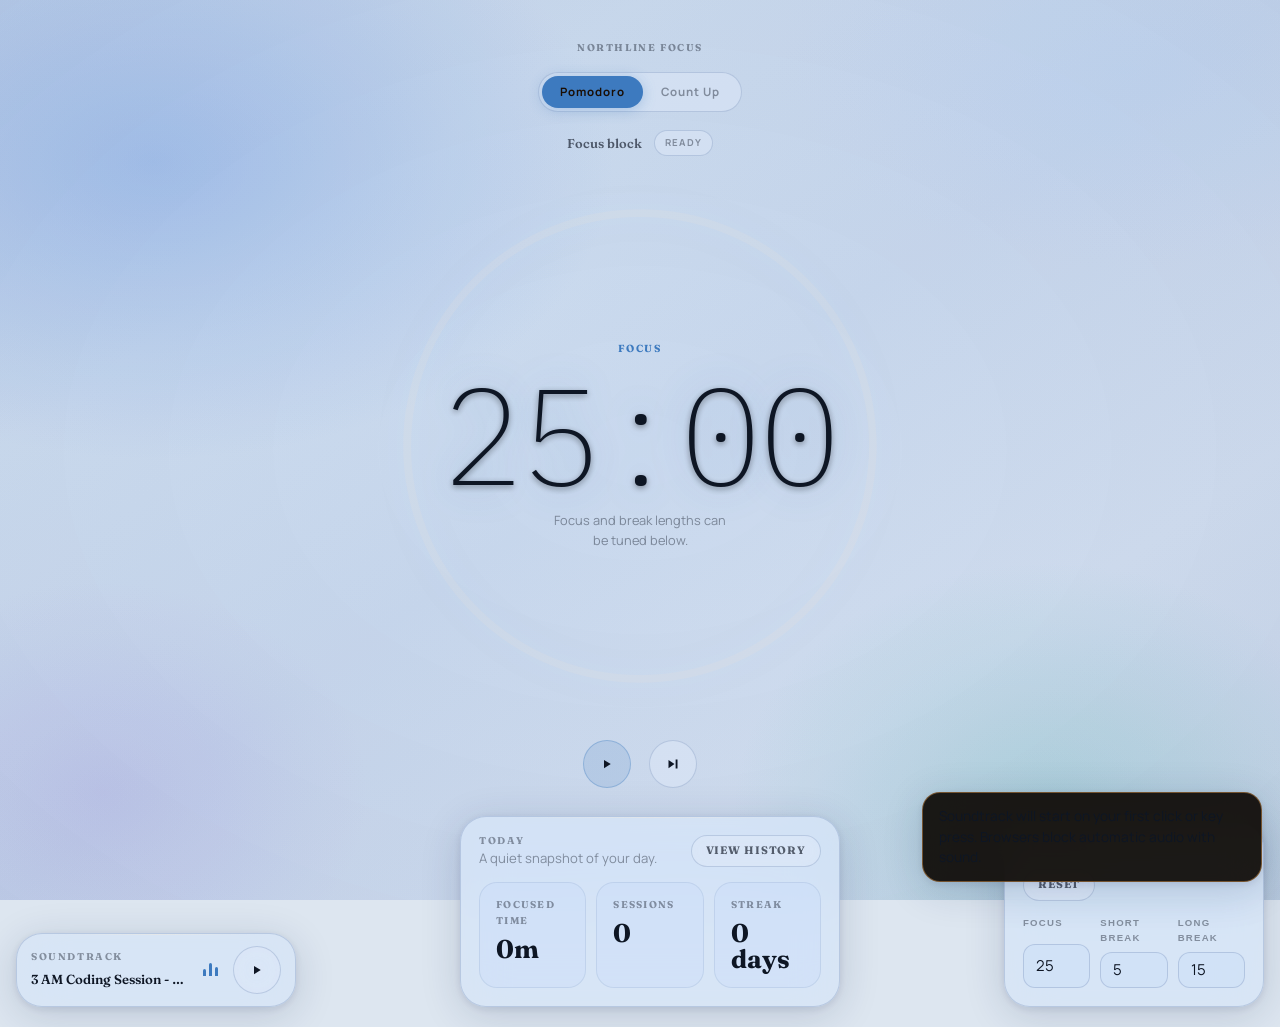
==== commit 75079f1b: "Apply Northline rebrand foundation" ====
--- a/index.html
+++ b/index.html
@@ -3,12 +3,13 @@
 <head>
   <meta charset="UTF-8">
   <meta name="viewport" content="width=device-width, initial-scale=1.0">
-  <title>Productive Timer</title>
-  <meta name="description" content="Focused work timer with built-in music, custom uploads, and local productivity tracking.">
+  <title>Focus Timer | Northline</title>
+  <meta name="description" content="Focused work timer with built-in music, custom uploads, and local productivity tracking in a Northline workspace.">
   <link rel="icon" type="image/png" href="./favicon.png">
   <link rel="preconnect" href="https://fonts.googleapis.com">
   <link rel="preconnect" href="https://fonts.gstatic.com" crossorigin>
-  <link href="https://fonts.googleapis.com/css2?family=Syne:wght@400;600;700;800&family=Outfit:wght@300;400;500&family=Geist+Mono:wght@200;300;400&display=swap" rel="stylesheet">
+  <link href="https://fonts.googleapis.com/css2?family=Fraunces:wght@500;600;700&family=IBM+Plex+Mono:wght@400;500;600&family=Manrope:wght@400;500;600;700&display=swap" rel="stylesheet">
+  <link rel="stylesheet" href="./shared/tokens.css">
   <link rel="stylesheet" href="./css/style.css">
 </head>
 <body>
@@ -27,7 +28,7 @@
 
       <!-- ── Timer: floats transparently over the scene ── -->
       <section class="timer-panel">
-        <div class="panel-kicker">Productive timer</div>
+        <div class="panel-kicker">Northline Focus</div>
 
         <div class="mode-switch" role="tablist" aria-label="Timer mode">
           <button id="mode-pomodoro" class="mode-button is-active" type="button" data-mode="pomodoro">Pomodoro</button>
@@ -189,7 +190,6 @@
             <div>
               <p class="panel-kicker">Settings</p>
             </div>
-            <button id="theme-toggle" class="utility-button" type="button" aria-label="Toggle theme">Light mode</button>
           </div>
 
           <div class="utility-actions">
--- a/shared/tokens.css
+++ b/shared/tokens.css
@@ -0,0 +1,167 @@
+:root {
+  /* Brand colors */
+  --color-brand-primary: #2563eb;
+  --color-brand-secondary: #0f766e;
+  --color-brand-accent: #f97316;
+
+  /* Surfaces */
+  --color-surface-base: #f6f3ee;
+  --color-surface-raised: #fffdf8;
+  --color-surface-sunken: #efe7dc;
+  --color-surface-overlay: rgba(255, 253, 248, 0.94);
+
+  /* Text */
+  --color-text-primary: #1f2933;
+  --color-text-secondary: #4b5a67;
+  --color-text-muted: #73808c;
+  --color-text-inverse: #fffdf8;
+
+  /* Borders */
+  --color-border-subtle: #e7ddd1;
+  --color-border-default: #d6c6b5;
+  --color-border-strong: #b59f88;
+
+  /* Feedback */
+  --color-status-success: #15803d;
+  --color-status-warning: #b45309;
+  --color-status-error: #b91c1c;
+  --color-status-info: #1d4ed8;
+
+  /* Typography */
+  --font-display: "Fraunces", serif;
+  --font-body: "Manrope", sans-serif;
+  --font-mono: "IBM Plex Mono", monospace;
+
+  --font-size-xs: 11px;
+  --font-size-sm: 13px;
+  --font-size-base: 15px;
+  --font-size-md: 17px;
+  --font-size-lg: 20px;
+  --font-size-xl: 24px;
+  --font-size-2xl: 30px;
+
+  --font-weight-regular: 400;
+  --font-weight-medium: 500;
+  --font-weight-bold: 600;
+
+  --line-height-tight: 1.3;
+  --line-height-normal: 1.6;
+  --line-height-loose: 1.9;
+
+  /* Spacing scale */
+  --space-1: 4px;
+  --space-2: 8px;
+  --space-3: 12px;
+  --space-4: 16px;
+  --space-5: 20px;
+  --space-6: 24px;
+  --space-8: 32px;
+  --space-10: 40px;
+  --space-12: 48px;
+  --space-16: 64px;
+
+  /* Shape */
+  --radius-sm: 4px;
+  --radius-md: 8px;
+  --radius-lg: 12px;
+  --radius-xl: 16px;
+  --radius-full: 9999px;
+
+  /* Elevation */
+  --shadow-sm: 0 1px 2px rgba(31, 41, 51, 0.08);
+  --shadow-md: 0 4px 12px rgba(31, 41, 51, 0.12);
+  --shadow-lg: 0 8px 24px rgba(31, 41, 51, 0.16);
+
+  /* Motion */
+  --duration-fast: 120ms;
+  --duration-normal: 220ms;
+  --duration-slow: 360ms;
+  --ease-default: cubic-bezier(0.4, 0, 0.2, 1);
+  --ease-spring: cubic-bezier(0.34, 1.56, 0.64, 1);
+
+  color-scheme: light;
+}
+
+html {
+  scroll-behavior: smooth;
+}
+
+body {
+  margin: 0;
+  background: var(--color-surface-base);
+  color: var(--color-text-primary);
+  font-family: var(--font-body);
+  font-size: var(--font-size-base);
+  font-weight: var(--font-weight-regular);
+  line-height: var(--line-height-normal);
+  text-rendering: optimizeLegibility;
+  -webkit-font-smoothing: antialiased;
+  -moz-osx-font-smoothing: grayscale;
+}
+
+*,
+*::before,
+*::after {
+  box-sizing: border-box;
+}
+
+button,
+input,
+select,
+textarea {
+  font: inherit;
+}
+
+h1,
+h2,
+h3,
+h4,
+h5,
+h6 {
+  margin: 0;
+  font-family: var(--font-display);
+  font-weight: var(--font-weight-bold);
+  line-height: var(--line-height-tight);
+  color: var(--color-text-primary);
+}
+
+code,
+pre,
+kbd,
+samp {
+  font-family: var(--font-mono);
+}
+
+a {
+  color: var(--color-brand-primary);
+  text-decoration-thickness: 1px;
+  text-underline-offset: 0.16em;
+}
+
+a:hover {
+  color: var(--color-brand-secondary);
+}
+
+:focus-visible {
+  outline: 3px solid color-mix(in srgb, var(--color-brand-accent) 60%, white);
+  outline-offset: 2px;
+}
+
+::selection {
+  background: color-mix(in srgb, var(--color-brand-accent) 22%, white);
+  color: var(--color-text-primary);
+}
+
+@media (prefers-reduced-motion: reduce) {
+  html {
+    scroll-behavior: auto;
+  }
+
+  *,
+  *::before,
+  *::after {
+    animation-duration: 0.01ms !important;
+    animation-iteration-count: 1 !important;
+    transition-duration: 0.01ms !important;
+  }
+}
--- a/css/style.css
+++ b/css/style.css
@@ -4,7 +4,7 @@
    Fonts:  Syne · Geist Mono · Outfit
 ───────────────────────────────────────────────────────────── */
 
-@import url('https://fonts.googleapis.com/css2?family=Syne:wght@400;600;700;800&family=Outfit:wght@300;400;500&family=Geist+Mono:wght@200;300;400&display=swap');
+@import url('https://fonts.googleapis.com/css2?family=Fraunces:wght@500;600;700&family=IBM+Plex+Mono:wght@400;500;600&family=Manrope:wght@400;500;600;700&display=swap');
 
 /* ─── Dark mode tokens ────────────────────────────────────── */
 :root {
@@ -95,7 +95,7 @@
 button { cursor: pointer; border: none; background: none; color: inherit; padding: 0; }
 
 body {
-  font-family: "Outfit", system-ui, sans-serif;
+  font-family: var(--font-body);
   font-size: 15px;
   line-height: 1.6;
   color: var(--text);
@@ -236,7 +236,7 @@
 /* ─── Typography atoms ────────────────────────────────────── */
 .panel-kicker {
   margin: 0;
-  font-family: "Syne", sans-serif;
+  font-family: var(--font-display);
   font-size: 0.62rem;
   font-weight: 700;
   letter-spacing: 0.16em;
@@ -246,7 +246,7 @@
 
 .tray-label {
   margin: 0;
-  font-family: "Syne", sans-serif;
+  font-family: var(--font-display);
   font-size: 0.62rem;
   font-weight: 700;
   letter-spacing: 0.13em;
@@ -280,7 +280,7 @@
   border-radius: var(--r-pill);
   background: transparent;
   color: var(--text-3);
-  font-family: "Syne", sans-serif;
+  font-family: var(--font-body);
   font-size: 0.72rem;
   font-weight: 700;
   letter-spacing: 0.08em;
@@ -306,7 +306,7 @@
 
 .status-title {
   margin: 0;
-  font-family: "Syne", sans-serif;
+  font-family: var(--font-display);
   font-size: 0.80rem;
   font-weight: 600;
   color: var(--text-2);
@@ -326,7 +326,7 @@
   backdrop-filter: blur(10px);
   -webkit-backdrop-filter: blur(10px);
   color: var(--text-3);
-  font-family: "Syne", sans-serif;
+  font-family: var(--font-body);
   font-size: 0.60rem;
   font-weight: 700;
   letter-spacing: 0.12em;
@@ -385,7 +385,7 @@
 }
 
 .timer-label {
-  font-family: "Syne", sans-serif;
+  font-family: var(--font-display);
   font-size: 0.64rem;
   font-weight: 700;
   letter-spacing: 0.18em;
@@ -396,7 +396,7 @@
 
 /* THE number — hero of the whole screen */
 .timer-display {
-  font-family: "Geist Mono", "DM Mono", monospace;
+  font-family: var(--font-mono);
   font-size: clamp(5rem, 14vw, 8.5rem);
   font-weight: 200;
   letter-spacing: -0.02em;
@@ -557,7 +557,7 @@
 }
 
 .music-pill-title {
-  font-family: "Syne", sans-serif;
+  font-family: var(--font-display);
   font-size: 0.82rem;
   font-weight: 600;
   color: var(--text);
@@ -571,7 +571,7 @@
   margin: 5px 0 0;
   font-size: 0.90rem;
   color: var(--text);
-  font-family: "Syne", sans-serif;
+  font-family: var(--font-display);
   font-weight: 500;
   overflow-wrap: anywhere;
 }
@@ -645,7 +645,7 @@
 .stat-card strong {
   display: block;
   margin-top: 8px;
-  font-family: "Syne", sans-serif;
+  font-family: var(--font-display);
   font-size: 1.6rem;
   font-weight: 700;
   color: var(--text);
@@ -690,7 +690,7 @@
 }
 
 .chart-bar span {
-  font-family: "Syne", sans-serif;
+  font-family: var(--font-body);
   font-size: 0.56rem;
   font-weight: 600;
   color: var(--text-3);
@@ -727,7 +727,7 @@
 .session-item:last-child { padding-bottom: 0; border-bottom: 0; }
 
 .session-item strong {
-  font-family: "Syne", sans-serif;
+  font-family: var(--font-body);
   font-size: 0.82rem;
   font-weight: 600;
   color: var(--text);
@@ -786,7 +786,7 @@
   border: 1px solid var(--line-bright);
   background: var(--glass);
   color: var(--text-2);
-  font-family: "Syne", sans-serif;
+  font-family: var(--font-display);
   font-size: 0.68rem;
   font-weight: 700;
   letter-spacing: 0.08em;
@@ -896,7 +896,7 @@
 
 .audio-facts p {
   margin: 0;
-  font-family: "Geist Mono", monospace;
+  font-family: var(--font-mono);
   font-size: 0.78rem;
   font-weight: 300;
   color: var(--text-3);
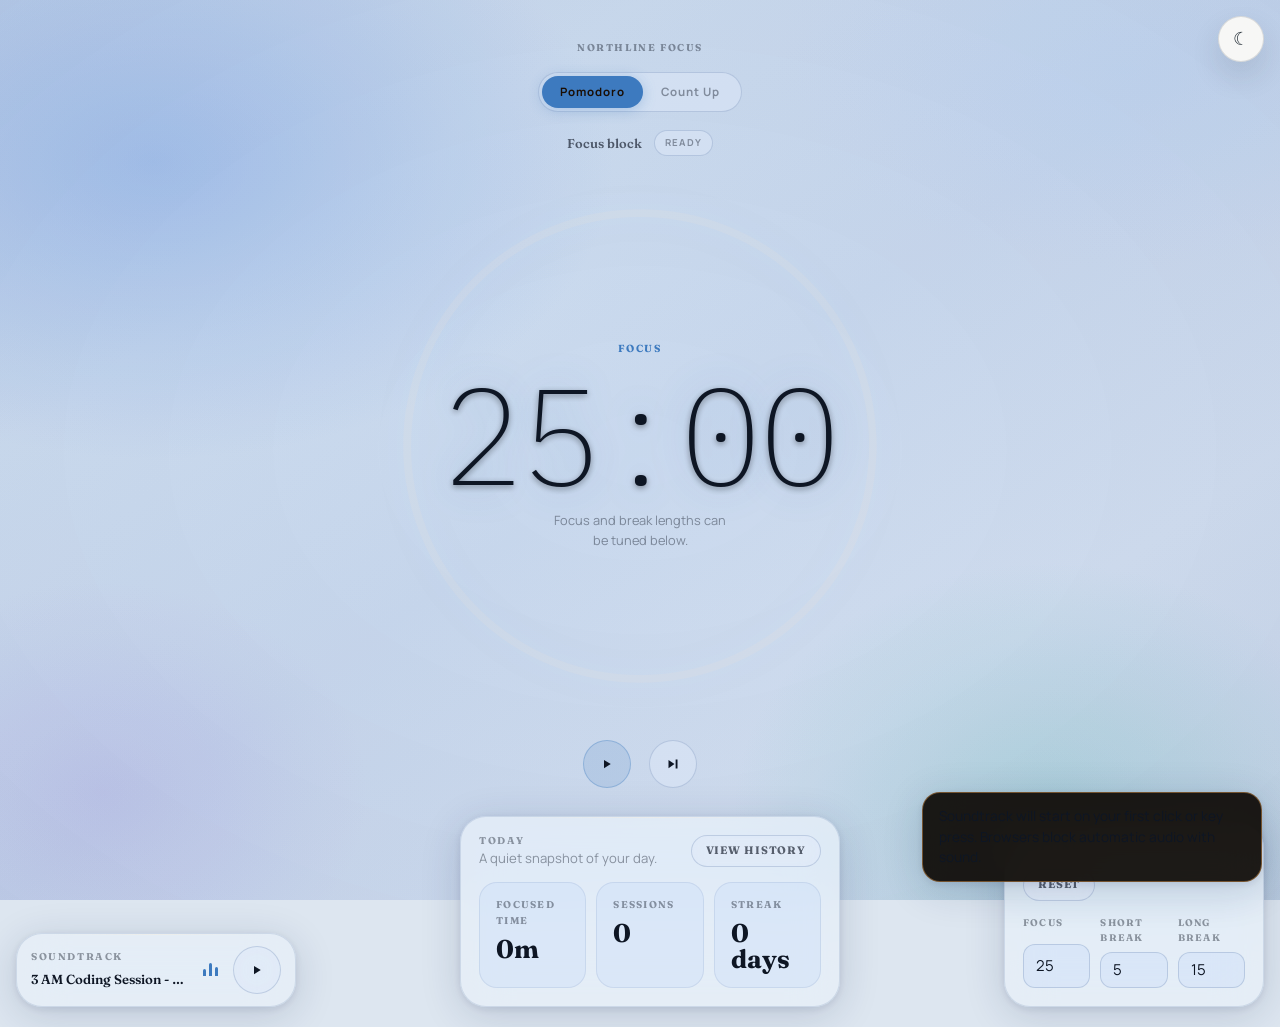
==== commit 2e4af5bf: "Add shared dark mode across published pages" ====
--- a/index.html
+++ b/index.html
@@ -10,6 +10,8 @@
   <link rel="preconnect" href="https://fonts.gstatic.com" crossorigin>
   <link href="https://fonts.googleapis.com/css2?family=Fraunces:wght@500;600;700&family=IBM+Plex+Mono:wght@400;500;600&family=Manrope:wght@400;500;600;700&display=swap" rel="stylesheet">
   <link rel="stylesheet" href="./shared/tokens.css">
+  <link rel="stylesheet" href="./shared/darkmode.css">
+  <script src="./shared/darkmode.js"></script>
   <link rel="stylesheet" href="./css/style.css">
 </head>
 <body>
--- a/shared/darkmode.css
+++ b/shared/darkmode.css
@@ -0,0 +1,142 @@
+:root {
+  --color-bg: #f6f3ee;
+  --color-surface: #fffdf8;
+  --color-surface-muted: #efe7dc;
+  --color-surface-elevated: rgba(255, 253, 248, 0.94);
+  --color-text: #1f2933;
+  --color-text-muted: #4b5a67;
+  --color-text-soft: #73808c;
+  --color-text-inverse: #fffdf8;
+  --color-border: #d6c6b5;
+  --color-border-subtle-ui: #e7ddd1;
+  --color-border-strong-ui: #b59f88;
+  --color-accent: #2563eb;
+  --color-accent-muted: rgba(37, 99, 235, 0.14);
+  --color-shadow: 0 8px 24px rgba(31, 41, 51, 0.16);
+  --color-shadow-soft: 0 4px 12px rgba(31, 41, 51, 0.12);
+  --theme-toggle-bg: rgba(255, 253, 248, 0.88);
+  --theme-toggle-border: rgba(31, 41, 51, 0.14);
+  --theme-toggle-text: #1f2933;
+  --theme-toggle-shadow: 0 14px 30px rgba(31, 41, 51, 0.12);
+  color-scheme: light;
+}
+
+html {
+  color-scheme: light;
+}
+
+html[data-theme="dark"] {
+  --color-bg: #0f0f0f;
+  --color-surface: #181818;
+  --color-surface-muted: #202020;
+  --color-surface-elevated: rgba(24, 24, 24, 0.94);
+  --color-text: #e8e8e8;
+  --color-text-muted: #b8b8b8;
+  --color-text-soft: #8d8d8d;
+  --color-text-inverse: #0f0f0f;
+  --color-border: rgba(232, 232, 232, 0.18);
+  --color-border-subtle-ui: rgba(232, 232, 232, 0.1);
+  --color-border-strong-ui: rgba(232, 232, 232, 0.3);
+  --color-accent: #7aa2ff;
+  --color-accent-muted: rgba(122, 162, 255, 0.18);
+  --color-shadow: 0 18px 40px rgba(0, 0, 0, 0.45);
+  --color-shadow-soft: 0 10px 24px rgba(0, 0, 0, 0.32);
+  --theme-toggle-bg: rgba(24, 24, 24, 0.82);
+  --theme-toggle-border: rgba(232, 232, 232, 0.14);
+  --theme-toggle-text: #f3f3f3;
+  --theme-toggle-shadow: 0 18px 36px rgba(0, 0, 0, 0.38);
+  color-scheme: dark;
+}
+
+:root,
+html[data-theme="dark"] {
+  --color-surface-base: var(--color-bg);
+  --color-surface-raised: var(--color-surface);
+  --color-surface-sunken: var(--color-surface-muted);
+  --color-surface-overlay: var(--color-surface-elevated);
+  --color-text-primary: var(--color-text);
+  --color-text-secondary: var(--color-text-muted);
+  --color-text-muted: var(--color-text-soft);
+  --color-border-default: var(--color-border);
+  --color-border-subtle: var(--color-border-subtle-ui);
+  --color-border-strong: var(--color-border-strong-ui);
+  --shadow-sm: var(--color-shadow-soft);
+  --shadow-md: var(--color-shadow-soft);
+  --shadow-lg: var(--color-shadow);
+  --color-page: var(--color-bg);
+  --color-paper: color-mix(in srgb, var(--color-surface) 88%, transparent);
+  --color-paper-solid: var(--color-surface);
+  --color-ink: var(--color-text);
+  --color-muted: var(--color-text-muted);
+  --color-border: var(--color-border-subtle-ui);
+  --color-border-strong: var(--color-border-strong-ui);
+  --color-accent: #2563eb;
+  --color-accent-soft: var(--color-accent-muted);
+  --shadow-card: var(--color-shadow);
+}
+
+html[data-theme="dark"] body {
+  color: var(--color-text);
+  background-color: var(--color-bg);
+}
+
+.theme-toggle {
+  position: fixed;
+  top: 1rem;
+  right: 1rem;
+  z-index: 9999;
+  width: 2.85rem;
+  height: 2.85rem;
+  border: 1px solid var(--theme-toggle-border);
+  border-radius: 999px;
+  background: var(--theme-toggle-bg);
+  color: var(--theme-toggle-text);
+  display: inline-flex;
+  align-items: center;
+  justify-content: center;
+  cursor: pointer;
+  box-shadow: var(--theme-toggle-shadow);
+  backdrop-filter: blur(16px);
+  -webkit-backdrop-filter: blur(16px);
+  transition:
+    transform 140ms ease,
+    background-color 140ms ease,
+    border-color 140ms ease,
+    color 140ms ease,
+    box-shadow 140ms ease;
+}
+
+.theme-toggle:hover {
+  transform: translateY(-1px);
+}
+
+.theme-toggle:focus-visible {
+  outline: 3px solid color-mix(in srgb, var(--color-accent) 40%, white);
+  outline-offset: 3px;
+}
+
+.theme-toggle__icon {
+  font-size: 1.1rem;
+  line-height: 1;
+}
+
+.theme-toggle__label {
+  position: absolute;
+  width: 1px;
+  height: 1px;
+  padding: 0;
+  margin: -1px;
+  overflow: hidden;
+  clip: rect(0, 0, 0, 0);
+  white-space: nowrap;
+  border: 0;
+}
+
+@media (max-width: 640px) {
+  .theme-toggle {
+    top: 0.75rem;
+    right: 0.75rem;
+    width: 2.65rem;
+    height: 2.65rem;
+  }
+}
--- a/css/style.css
+++ b/css/style.css
@@ -289,6 +289,18 @@
 
 .mode-button:hover { color: var(--text-2); }
 
+.mode-button:focus-visible,
+.icon-button:focus-visible,
+.pill-action:focus-visible,
+.utility-button:focus-visible,
+.history-toggle:focus-visible,
+.upload-button input:focus-visible + span,
+.field input:focus-visible,
+input[type="range"]:focus-visible {
+  outline: 3px solid color-mix(in srgb, var(--color-brand-accent) 28%, white);
+  outline-offset: 3px;
+}
+
 .mode-button.is-active {
   background: var(--accent);
   color: #1a0e04;
@@ -613,6 +625,13 @@
   background: rgba(200, 220, 248, 0.22);
 }
 
+body[data-theme="light"] .music-pill,
+body[data-theme="light"] .stats-panel,
+body[data-theme="light"] .utility-tray {
+  background: rgba(232, 239, 247, 0.8);
+  border-color: rgba(89, 118, 161, 0.18);
+}
+
 /* ─── Stats panel ─────────────────────────────────────────── */
 .stats-panel {
   flex: 0 1 380px;
@@ -638,6 +657,20 @@
 
 body[data-theme="light"] .stat-card {
   background: rgba(200, 220, 248, 0.35);
+}
+
+.session-empty {
+  display: grid;
+  gap: 6px;
+  padding: 14px;
+  border-radius: var(--r-md);
+  border: 1px dashed var(--line-bright);
+  background: rgba(255, 255, 255, 0.08);
+}
+
+.session-empty strong {
+  font-family: var(--font-display);
+  font-size: 0.92rem;
 }
 
 .stat-card:hover { background: rgba(255,236,208,0.12); }
@@ -827,7 +860,7 @@
   border: 1px solid var(--line-bright);
   background: var(--glass);
   color: var(--text-2);
-  font-family: "Syne", sans-serif;
+  font-family: var(--font-display);
   font-size: 0.68rem;
   font-weight: 700;
   letter-spacing: 0.08em;
@@ -876,7 +909,7 @@
 
 .slider-field span,
 .field span {
-  font-family: "Syne", sans-serif;
+  font-family: var(--font-display);
   font-size: 0.60rem;
   font-weight: 700;
   letter-spacing: 0.13em;
@@ -1032,3 +1065,33 @@
   .settings-grid { grid-template-columns: repeat(3, 1fr); }
   .music-pill-title { max-width: 120px; }
 }
+
+@media (prefers-reduced-motion: reduce) {
+  .gradient-fallback,
+  .timer-panel,
+  .music-pill,
+  .stats-panel,
+  .utility-tray,
+  .mode-button,
+  .icon-button,
+  .pill-action,
+  .utility-button,
+  .history-toggle,
+  .upload-button span,
+  .progress-ring-value {
+    animation: none !important;
+    transition: none !important;
+  }
+
+  body[data-timer-running="true"] .timer-stage {
+    animation: none !important;
+  }
+
+  .icon-button:hover,
+  .pill-action:hover,
+  .utility-button:hover,
+  .history-toggle:hover,
+  .upload-button span:hover {
+    transform: none;
+  }
+}
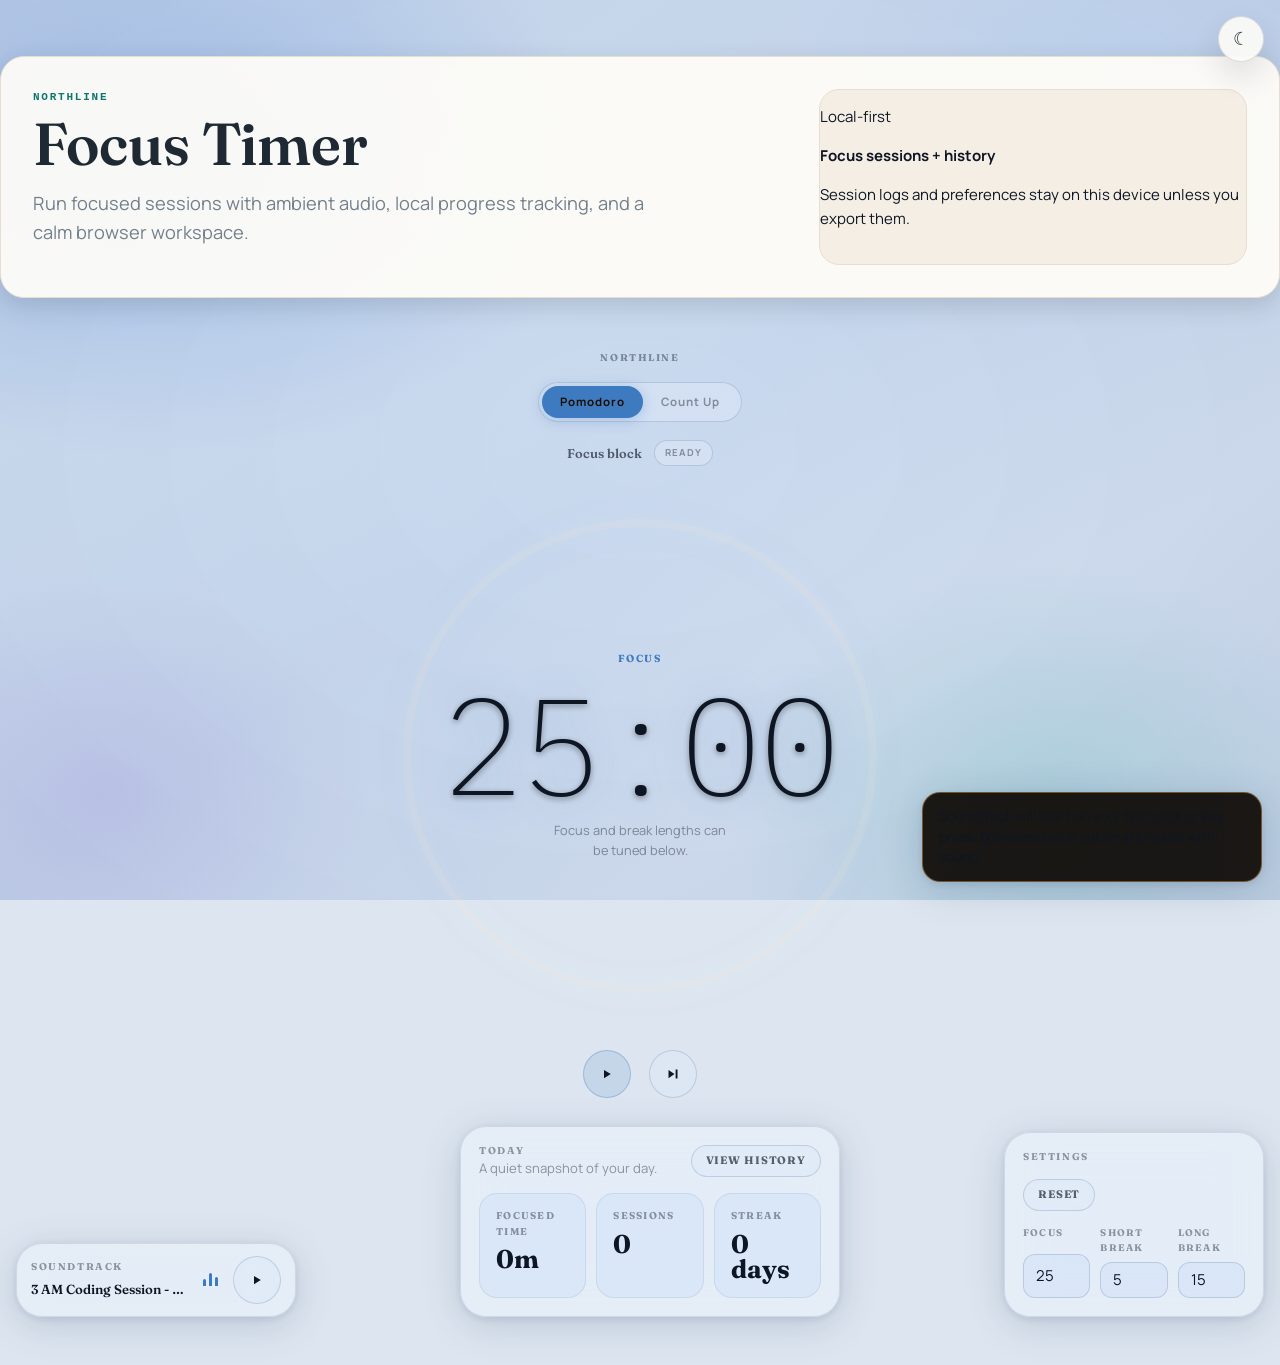
==== commit 30b77094: "Standardize Northline UI shell contract across pages" ====
--- a/index.html
+++ b/index.html
@@ -11,6 +11,7 @@
   <link href="https://fonts.googleapis.com/css2?family=Fraunces:wght@500;600;700&family=IBM+Plex+Mono:wght@400;500;600&family=Manrope:wght@400;500;600;700&display=swap" rel="stylesheet">
   <link rel="stylesheet" href="./shared/tokens.css">
   <link rel="stylesheet" href="./shared/darkmode.css">
+  <link rel="stylesheet" href="./shared/northline-contract.css">
   <script src="./shared/darkmode.js"></script>
   <link rel="stylesheet" href="./css/style.css">
 </head>
@@ -27,10 +28,22 @@
 
   <div class="app-shell">
     <main class="sanctuary-layout">
+      <header class="hero-panel northline-header">
+        <div>
+          <p class="eyebrow">NORTHLINE</p>
+          <h1>Focus Timer</h1>
+          <p class="hero-copy">Run focused sessions with ambient audio, local progress tracking, and a calm browser workspace.</p>
+        </div>
+        <div class="hero-note">
+          <p class="hero-note-label">Local-first</p>
+          <strong>Focus sessions + history</strong>
+          <p>Session logs and preferences stay on this device unless you export them.</p>
+        </div>
+      </header>
 
       <!-- ── Timer: floats transparently over the scene ── -->
       <section class="timer-panel">
-        <div class="panel-kicker">Northline Focus</div>
+        <div class="panel-kicker">NORTHLINE</div>
 
         <div class="mode-switch" role="tablist" aria-label="Timer mode">
           <button id="mode-pomodoro" class="mode-button is-active" type="button" data-mode="pomodoro">Pomodoro</button>
--- a/shared/tokens.css
+++ b/shared/tokens.css
@@ -71,6 +71,19 @@
   --shadow-sm: 0 1px 2px rgba(31, 41, 51, 0.08);
   --shadow-md: 0 4px 12px rgba(31, 41, 51, 0.12);
   --shadow-lg: 0 8px 24px rgba(31, 41, 51, 0.16);
+
+
+  /* Shared product shell */
+  --northline-shell-max-width: 1360px;
+  --northline-shell-padding: clamp(1rem, 2.4vw, 1.75rem);
+  --northline-shell-gap: clamp(1rem, 2vw, 1.5rem);
+  --northline-shell-radius: calc(var(--radius-xl) + var(--space-2));
+  --northline-shell-padding-block: clamp(1.5rem, 3vw, 2rem);
+  --northline-shell-padding-inline: clamp(1.25rem, 2.8vw, 2rem);
+  --northline-title-size: clamp(2.45rem, 4.7vw, 3.7rem);
+  --northline-title-max-width: 11ch;
+  --northline-subtitle-size: clamp(1rem, 1.8vw, 1.14rem);
+  --northline-shell-surface: color-mix(in srgb, var(--color-surface-raised) 92%, transparent);
 
   /* Motion */
   --duration-fast: 120ms;
--- a/shared/darkmode.css
+++ b/shared/darkmode.css
@@ -111,7 +111,7 @@
 }
 
 .theme-toggle:focus-visible {
-  outline: 3px solid color-mix(in srgb, var(--color-accent) 40%, white);
+  outline: 3px solid color-mix(in srgb, var(--color-accent) 40%, transparent);
   outline-offset: 3px;
 }
 
--- a/shared/northline-contract.css
+++ b/shared/northline-contract.css
@@ -0,0 +1,124 @@
+:root {
+  --northline-contract-panel-radius: var(--northline-shell-radius);
+  --northline-contract-border: var(--color-border-subtle);
+}
+
+.app-shell,
+.page-shell,
+.shell,
+.site-shell {
+  width: min(var(--northline-shell-max-width), calc(100% - (var(--northline-shell-padding) * 2)));
+  margin: 0 auto;
+  padding-top: var(--northline-shell-padding);
+}
+
+.hero-panel,
+.topbar,
+.hero,
+.suite-hero,
+.landing-hero-panel {
+  border-radius: var(--northline-contract-panel-radius);
+  border: 1px solid var(--northline-contract-border);
+  background: color-mix(in srgb, var(--color-surface-raised) 92%, transparent);
+  box-shadow: var(--shadow-lg);
+  padding: var(--northline-shell-padding-block) var(--northline-shell-padding-inline);
+}
+
+.eyebrow {
+  margin: 0 0 var(--space-2);
+  font-family: var(--font-mono);
+  font-size: var(--font-size-xs);
+  font-weight: var(--font-weight-bold);
+  letter-spacing: 0.16em;
+  text-transform: uppercase;
+  color: var(--color-brand-secondary);
+}
+
+.hero-panel h1,
+.topbar h1,
+.hero h1,
+.suite-hero h1,
+.landing-hero-panel h1 {
+  margin: 0;
+  font-family: var(--font-display);
+  font-size: var(--northline-title-size);
+  line-height: 0.98;
+  max-width: var(--northline-title-max-width);
+}
+
+.hero-copy,
+.subtitle {
+  margin-top: var(--space-4);
+  max-width: 58ch;
+  color: var(--color-text-secondary);
+  font-size: var(--northline-subtitle-size);
+  line-height: var(--line-height-normal);
+}
+
+.hero-note,
+.tool-meta {
+  border-radius: calc(var(--radius-lg) + var(--space-2));
+  border: 1px solid var(--color-border-subtle);
+  background: color-mix(in srgb, var(--color-surface-sunken) 70%, var(--color-surface-raised));
+}
+
+button,
+input,
+select,
+textarea,
+.button,
+.primary-button,
+.ghost-button,
+.download-button,
+.copy-button,
+.icon-button,
+.utility-button {
+  border-radius: var(--radius-full);
+  border: 1px solid var(--color-border-default);
+  font-family: var(--font-body);
+}
+
+button,
+.button,
+.primary-button,
+.download-button {
+  background: linear-gradient(135deg, var(--color-brand-secondary) 0%, var(--color-brand-primary) 100%);
+  color: var(--color-text-inverse);
+  border-color: transparent;
+  font-weight: var(--font-weight-bold);
+}
+
+button:hover,
+.button:hover,
+.primary-button:hover,
+.download-button:hover,
+.copy-button:hover,
+.ghost-button:hover,
+.icon-button:hover,
+.utility-button:hover {
+  transform: translateY(-1px);
+}
+
+.panel,
+.summary-cell,
+.feature-card,
+.results-panel,
+.editor-panel,
+.card,
+.list-card,
+.stat-card,
+.history-card {
+  border-radius: calc(var(--radius-lg) + var(--space-1));
+  border: 1px solid var(--color-border-subtle);
+  background: color-mix(in srgb, var(--color-surface-raised) 94%, transparent);
+}
+
+@media (max-width: 900px) {
+  .hero-panel,
+  .topbar,
+  .hero,
+  .suite-hero,
+  .landing-hero-panel {
+    grid-template-columns: 1fr;
+  }
+}
--- a/css/style.css
+++ b/css/style.css
@@ -43,6 +43,9 @@
   /* Shadows */
   --shadow:    0 8px 40px rgba(0,0,0,0.60), 0 2px 8px rgba(0,0,0,0.35);
   --shadow-sm: 0 4px 16px rgba(0,0,0,0.45);
+  --soft-panel: rgba(255, 236, 208, 0.08);
+  --soft-panel-strong: rgba(255, 236, 208, 0.12);
+  --empty-panel: rgba(18, 11, 5, 0.52);
 
   /* Shape */
   --r-sm:   12px;
@@ -86,6 +89,9 @@
 
   --shadow:    0 8px 40px rgba(20, 40, 80, 0.16), 0 2px 8px rgba(20, 40, 80, 0.10);
   --shadow-sm: 0 4px 16px rgba(20, 40, 80, 0.12);
+  --soft-panel: rgba(200, 220, 248, 0.35);
+  --soft-panel-strong: rgba(200, 220, 248, 0.48);
+  --empty-panel: rgba(220, 232, 248, 0.46);
 }
 
 /* ─── Reset ───────────────────────────────────────────────── */
@@ -213,13 +219,24 @@
 .sanctuary-layout {
   flex: 1;
   display: grid;
-  grid-template-rows: 1fr auto;
+  grid-template-rows: auto 1fr auto;
   min-height: 100vh;
+  width: min(var(--northline-shell-max-width), calc(100% - (var(--northline-shell-padding) * 2)));
+  margin: 0 auto;
+  padding: var(--northline-shell-padding) 0;
+}
+
+.northline-header {
+  grid-row: 1;
+  display: grid;
+  grid-template-columns: minmax(0, 1.6fr) minmax(260px, 0.9fr);
+  gap: var(--northline-shell-gap);
+  margin-bottom: 12px;
 }
 
 /* ─── Timer panel — floats over background, no card ─────── */
 .timer-panel {
-  grid-row: 1;
+  grid-row: 2;
   display: flex;
   flex-direction: column;
   align-items: center;
@@ -297,7 +314,7 @@
 .upload-button input:focus-visible + span,
 .field input:focus-visible,
 input[type="range"]:focus-visible {
-  outline: 3px solid color-mix(in srgb, var(--color-brand-accent) 28%, white);
+  outline: 3px solid color-mix(in srgb, var(--color-brand-accent) 28%, transparent);
   outline-offset: 3px;
 }
 
@@ -501,7 +518,7 @@
 
 /* ─── Bottom tray ─────────────────────────────────────────── */
 .bottom-tray {
-  grid-row: 2;
+  grid-row: 3;
   display: flex;
   flex-direction: row;
   align-items: flex-end;
@@ -650,13 +667,13 @@
   min-width: 0;
   padding: 14px 16px;
   border-radius: var(--r-md);
-  background: rgba(255,236,208,0.07);
+  background: var(--soft-panel);
   border: 1px solid var(--line);
   transition: background 0.2s;
 }
 
 body[data-theme="light"] .stat-card {
-  background: rgba(200, 220, 248, 0.35);
+  background: var(--soft-panel);
 }
 
 .session-empty {
@@ -665,7 +682,7 @@
   padding: 14px;
   border-radius: var(--r-md);
   border: 1px dashed var(--line-bright);
-  background: rgba(255, 255, 255, 0.08);
+  background: var(--empty-panel);
 }
 
 .session-empty strong {
@@ -673,7 +690,7 @@
   font-size: 0.92rem;
 }
 
-.stat-card:hover { background: rgba(255,236,208,0.12); }
+.stat-card:hover { background: var(--soft-panel-strong); }
 
 .stat-card strong {
   display: block;
@@ -942,7 +959,7 @@
   padding: 0 12px;
   border-radius: var(--r-sm);
   border: 1px solid var(--line-bright);
-  background: rgba(255,236,208,0.07);
+  background: var(--soft-panel);
   color: var(--text);
   transition: border-color 0.2s, box-shadow 0.2s;
 }
@@ -1017,6 +1034,10 @@
     gap: 10px;
   }
 
+  .northline-header {
+    grid-template-columns: 1fr;
+  }
+
   .music-pill  { width: 100%; }
   .stats-panel { flex: 0 0 auto; }
   .utility-tray { width: 100%; }
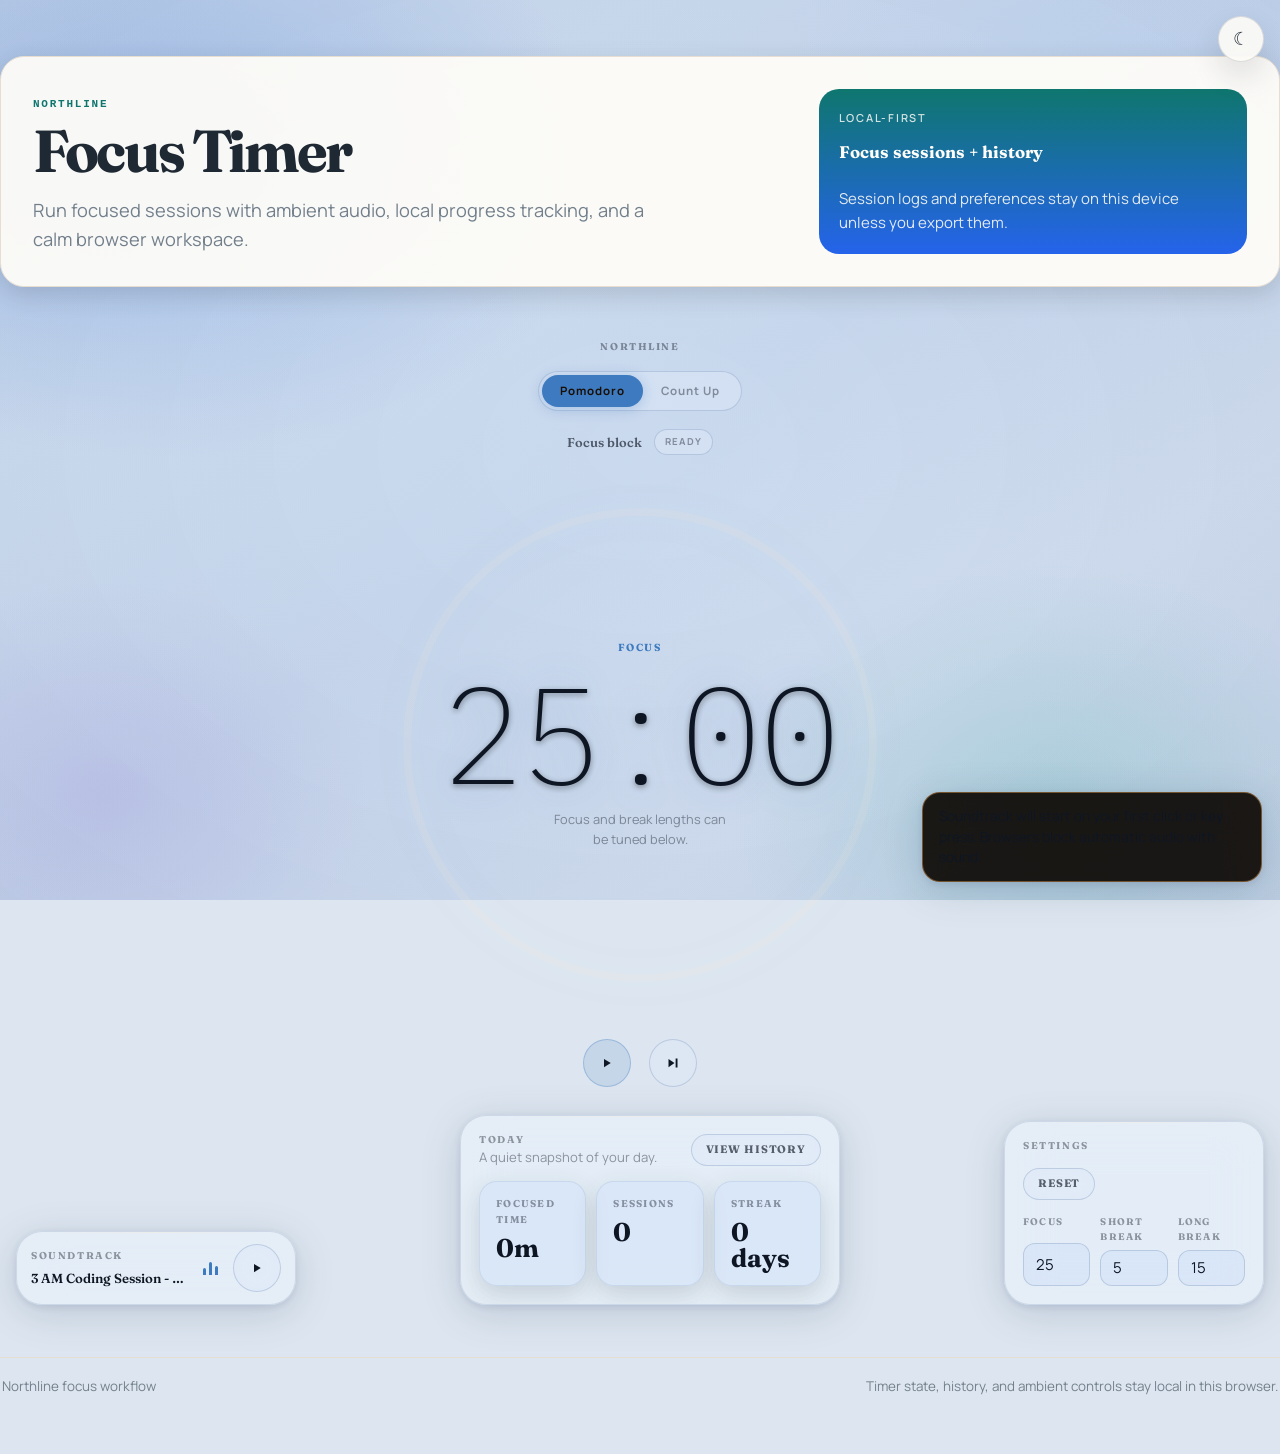
==== commit 6fa842ff: "Recover Northline UI contract and Pages main-source publishing" ====
--- a/index.html
+++ b/index.html
@@ -228,6 +228,10 @@
         </aside>
 
       </section>
+      <footer class="page-footer">
+        <p>Northline focus workflow</p>
+        <p>Timer state, history, and ambient controls stay local in this browser.</p>
+      </footer>
     </main>
   </div>
 
--- a/shared/northline-contract.css
+++ b/shared/northline-contract.css
@@ -1,6 +1,19 @@
 :root {
-  --northline-contract-panel-radius: var(--northline-shell-radius);
-  --northline-contract-border: var(--color-border-subtle);
+  --northline-shell-max-width: 1224px;
+}
+
+html,
+body {
+  min-height: 100%;
+}
+
+body {
+  margin: 0;
+  font-family: var(--font-body);
+  color: var(--color-text-primary);
+  background:
+    radial-gradient(circle at top left, color-mix(in srgb, var(--color-brand-primary) 18%, transparent), transparent 30%),
+    linear-gradient(180deg, color-mix(in srgb, var(--color-surface-raised) 84%, var(--color-surface-base)) 0%, var(--color-surface-base) 100%);
 }
 
 .app-shell,
@@ -9,57 +22,114 @@
 .site-shell {
   width: min(var(--northline-shell-max-width), calc(100% - (var(--northline-shell-padding) * 2)));
   margin: 0 auto;
-  padding-top: var(--northline-shell-padding);
-}
-
-.hero-panel,
-.topbar,
-.hero,
-.suite-hero,
-.landing-hero-panel {
-  border-radius: var(--northline-contract-panel-radius);
-  border: 1px solid var(--northline-contract-border);
+  padding: var(--northline-shell-padding) 0;
+}
+
+.hero-panel {
+  display: grid;
+  grid-template-columns: minmax(0, 1.7fr) minmax(260px, 0.95fr);
+  align-items: end;
+  gap: var(--northline-shell-gap);
+  margin: 0 0 32px;
+  padding: var(--northline-shell-padding-block) var(--northline-shell-padding-inline);
+  border: 1px solid var(--color-border-subtle-ui, var(--color-border-subtle));
+  border-radius: var(--northline-shell-radius);
   background: color-mix(in srgb, var(--color-surface-raised) 92%, transparent);
   box-shadow: var(--shadow-lg);
-  padding: var(--northline-shell-padding-block) var(--northline-shell-padding-inline);
 }
 
 .eyebrow {
-  margin: 0 0 var(--space-2);
-  font-family: var(--font-mono);
+  margin: 0 0 8px;
+  text-transform: uppercase;
+  letter-spacing: 0.16em;
   font-size: var(--font-size-xs);
   font-weight: var(--font-weight-bold);
-  letter-spacing: 0.16em;
-  text-transform: uppercase;
   color: var(--color-brand-secondary);
-}
-
-.hero-panel h1,
-.topbar h1,
-.hero h1,
-.suite-hero h1,
-.landing-hero-panel h1 {
+  font-family: var(--font-mono);
+}
+
+.hero-panel h1 {
   margin: 0;
   font-family: var(--font-display);
   font-size: var(--northline-title-size);
+  font-weight: 700;
+  letter-spacing: -0.04em;
   line-height: 0.98;
   max-width: var(--northline-title-max-width);
 }
 
-.hero-copy,
-.subtitle {
-  margin-top: var(--space-4);
+.hero-copy {
   max-width: 58ch;
+  margin: 16px 0 0;
   color: var(--color-text-secondary);
   font-size: var(--northline-subtitle-size);
-  line-height: var(--line-height-normal);
-}
-
-.hero-note,
-.tool-meta {
+  line-height: 1.6;
+}
+
+.hero-note {
+  display: grid;
+  gap: var(--space-3);
+  padding: var(--space-5);
   border-radius: calc(var(--radius-lg) + var(--space-2));
+  background: linear-gradient(180deg, var(--color-brand-secondary) 0%, var(--color-brand-primary) 100%);
+  color: var(--color-text-inverse);
+}
+
+.hero-note-label {
+  margin: 0;
+  text-transform: uppercase;
+  letter-spacing: 0.16em;
+  font-size: var(--font-size-xs);
+  font-weight: var(--font-weight-bold);
+  color: color-mix(in srgb, var(--color-text-inverse) 82%, transparent);
+}
+
+.hero-note strong {
+  display: block;
+  font-size: 1.05rem;
+  margin-bottom: 10px;
+  font-family: var(--font-display);
+}
+
+.hero-note p:last-child {
+  margin: 0;
+  color: color-mix(in srgb, var(--color-text-inverse) 88%, transparent);
+  line-height: 1.55;
+}
+
+.panel,
+.panel-header,
+.panel-body,
+.card,
+.summary-cell,
+.list-card,
+.stat-card,
+.history-card,
+.feature-card,
+.doc-card,
+.results-panel,
+.editor-panel,
+.preview-section,
+.palette-section {
+  border-color: var(--color-border-subtle);
+}
+
+.panel,
+.card,
+.summary-cell,
+.list-card,
+.stat-card,
+.history-card,
+.feature-card,
+.doc-card,
+.results-panel,
+.editor-panel,
+.preview-section,
+.palette-section {
+  background: color-mix(in srgb, var(--color-surface-raised) 94%, transparent);
   border: 1px solid var(--color-border-subtle);
-  background: color-mix(in srgb, var(--color-surface-sunken) 70%, var(--color-surface-raised));
+  border-radius: calc(var(--radius-xl) + 2px);
+  box-shadow: var(--shadow-lg);
 }
 
 button,
@@ -67,58 +137,126 @@
 select,
 textarea,
 .button,
+.button-primary,
 .primary-button,
+.button-secondary,
+.secondary-button,
+.button-ghost,
 .ghost-button,
 .download-button,
 .copy-button,
 .icon-button,
 .utility-button {
   border-radius: var(--radius-full);
-  border: 1px solid var(--color-border-default);
   font-family: var(--font-body);
 }
 
 button,
 .button,
+.button-primary,
 .primary-button,
 .download-button {
   background: linear-gradient(135deg, var(--color-brand-secondary) 0%, var(--color-brand-primary) 100%);
   color: var(--color-text-inverse);
-  border-color: transparent;
+  border: 1px solid transparent;
   font-weight: var(--font-weight-bold);
+}
+
+.button-secondary,
+.secondary-button,
+.button-ghost,
+.ghost-button,
+.copy-button,
+.icon-button,
+.utility-button {
+  background: var(--color-surface-raised);
+  color: var(--color-text-primary);
+  border: 1px solid var(--color-border-default);
 }
 
 button:hover,
 .button:hover,
+.button-primary:hover,
 .primary-button:hover,
+.button-secondary:hover,
+.secondary-button:hover,
+.button-ghost:hover,
+.ghost-button:hover,
 .download-button:hover,
 .copy-button:hover,
-.ghost-button:hover,
 .icon-button:hover,
 .utility-button:hover {
   transform: translateY(-1px);
 }
 
-.panel,
-.summary-cell,
-.feature-card,
-.results-panel,
-.editor-panel,
-.card,
-.list-card,
-.stat-card,
-.history-card {
-  border-radius: calc(var(--radius-lg) + var(--space-1));
-  border: 1px solid var(--color-border-subtle);
-  background: color-mix(in srgb, var(--color-surface-raised) 94%, transparent);
+.field {
+  display: grid;
+  gap: 8px;
+}
+
+.field label,
+.field > span {
+  font-size: 0.88rem;
+  font-weight: 700;
+  color: var(--color-text-secondary);
+}
+
+.field input,
+.field textarea,
+.field select,
+input,
+textarea,
+select {
+  border: 1px solid var(--color-border-default);
+  border-radius: var(--radius-lg);
+  background: var(--color-surface-sunken);
+  color: var(--color-text-primary);
+  padding: 11px 12px;
+}
+
+.notice {
+  margin-bottom: 16px;
+  padding: 12px 14px;
+  border-radius: var(--radius-md);
+  border: 1px solid var(--color-border-default);
+  background: color-mix(in srgb, var(--color-surface-sunken) 60%, var(--color-surface-raised));
+  color: var(--color-text-secondary);
+}
+
+.notice.error {
+  border-color: color-mix(in srgb, var(--color-status-error) 28%, var(--color-surface-raised));
+  background: color-mix(in srgb, var(--color-status-error) 10%, var(--color-surface-raised));
+  color: var(--color-status-error);
+}
+
+.notice.success {
+  border-color: color-mix(in srgb, var(--color-status-success) 28%, var(--color-surface-raised));
+  background: color-mix(in srgb, var(--color-status-success) 10%, var(--color-surface-raised));
+  color: var(--color-status-success);
+}
+
+.page-footer {
+  display: flex;
+  justify-content: space-between;
+  gap: 16px;
+  flex-wrap: wrap;
+  margin-top: var(--space-8);
+  padding: 18px 2px 0;
+  border-top: 1px solid var(--color-border-subtle-ui, var(--color-border-subtle));
+  color: var(--color-text-secondary);
+  font-size: 0.84rem;
+}
+
+.page-footer p {
+  margin: 0;
 }
 
 @media (max-width: 900px) {
-  .hero-panel,
-  .topbar,
-  .hero,
-  .suite-hero,
-  .landing-hero-panel {
+  .hero-panel {
     grid-template-columns: 1fr;
   }
+
+  .page-footer {
+    flex-direction: column;
+  }
 }
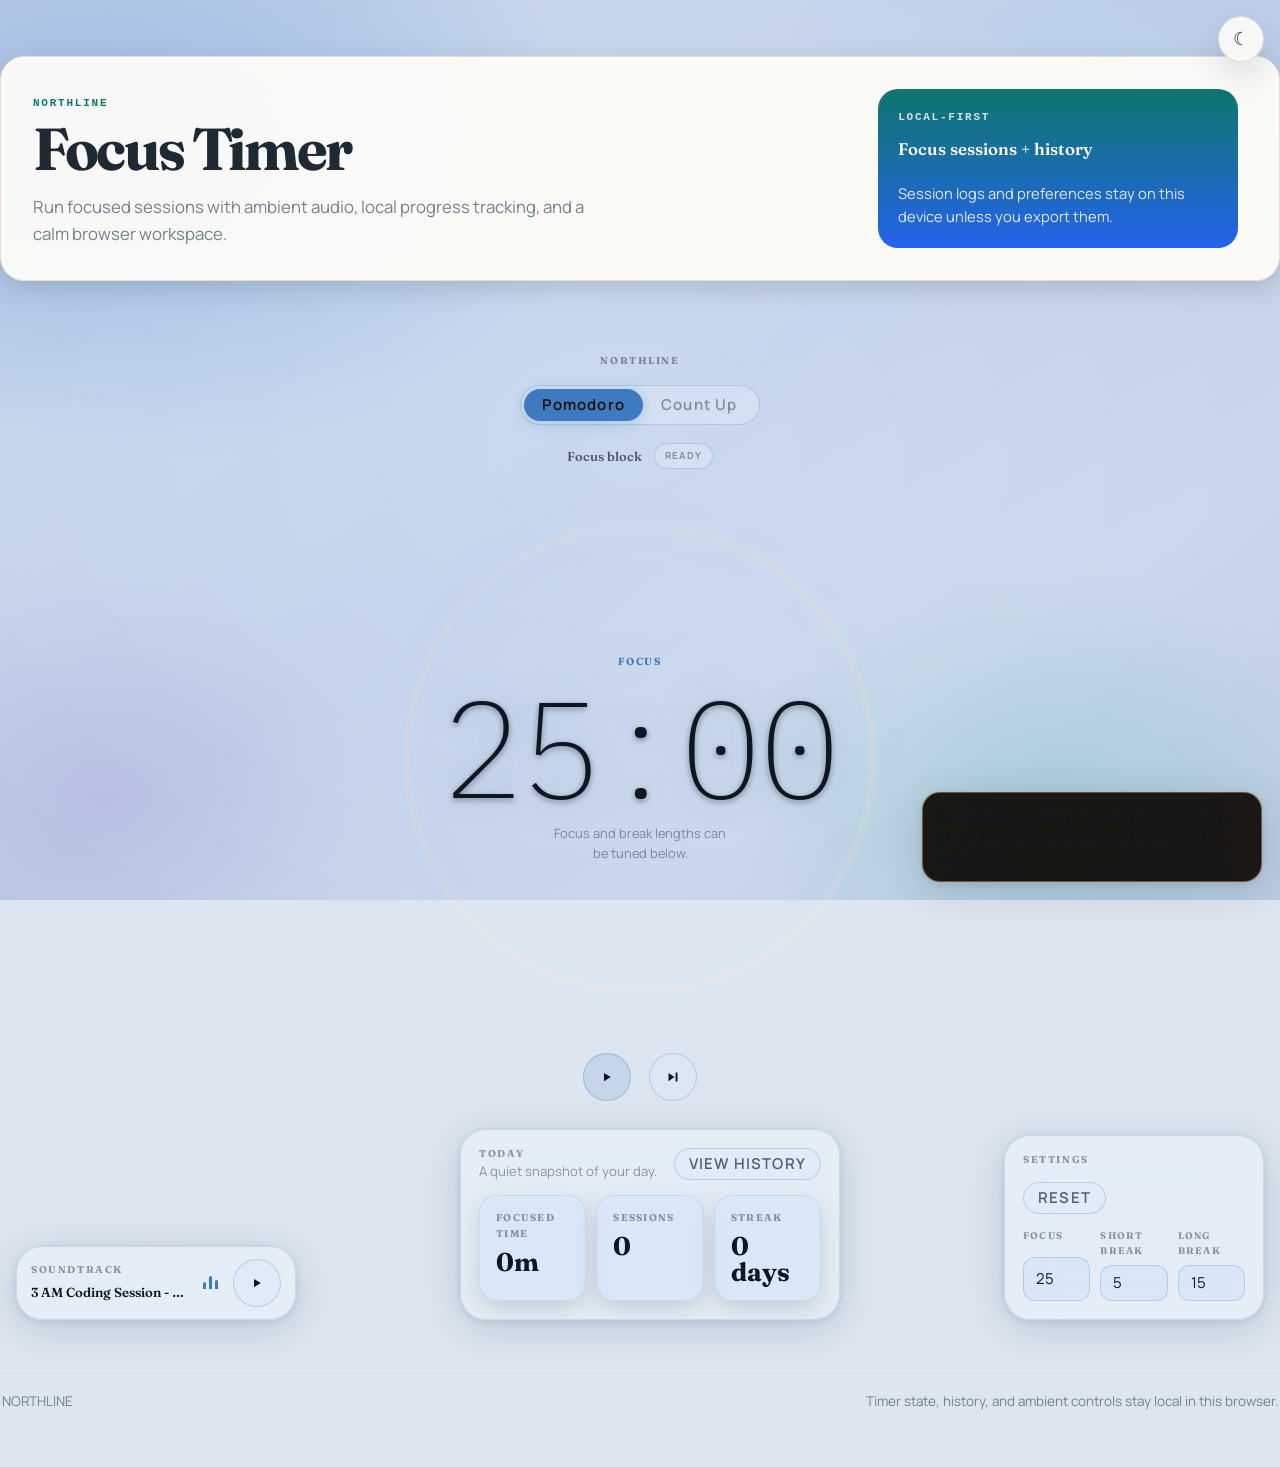
==== commit aed156b3: "Fix footer alignment and hide empty banner flash" ====
--- a/index.html
+++ b/index.html
@@ -229,7 +229,7 @@
 
       </section>
       <footer class="page-footer">
-        <p>Northline focus workflow</p>
+        <p>NORTHLINE</p>
         <p>Timer state, history, and ambient controls stay local in this browser.</p>
       </footer>
     </main>
--- a/shared/northline-contract.css
+++ b/shared/northline-contract.css
@@ -1,5 +1,13 @@
 :root {
   --northline-shell-max-width: 1224px;
+  --northline-shell-padding: clamp(1rem, 2.4vw, 1.75rem);
+  --northline-shell-padding-block: clamp(1.5rem, 3vw, 2rem);
+  --northline-shell-padding-inline: clamp(1.25rem, 2.8vw, 2rem);
+  --northline-shell-gap: clamp(1rem, 2.2vw, 1.6rem);
+  --northline-shell-radius: 24px;
+  --northline-title-size: clamp(2.75rem, 6vw, 3.7rem);
+  --northline-subtitle-size: 1.05rem;
+  --northline-hero-title-max-width: 24ch;
 }
 
 html,
@@ -27,7 +35,7 @@
 
 .hero-panel {
   display: grid;
-  grid-template-columns: minmax(0, 1.7fr) minmax(260px, 0.95fr);
+  grid-template-columns: minmax(0, 2fr) minmax(240px, 0.9fr);
   align-items: end;
   gap: var(--northline-shell-gap);
   margin: 0 0 32px;
@@ -55,7 +63,7 @@
   font-weight: 700;
   letter-spacing: -0.04em;
   line-height: 0.98;
-  max-width: var(--northline-title-max-width);
+  max-width: var(--northline-hero-title-max-width);
 }
 
 .hero-copy {
@@ -259,4 +267,130 @@
   .page-footer {
     flex-direction: column;
   }
-}+}
+
+/* Locked cross-repo typography and shell rhythm contract. */
+:where(.app-shell, .page-shell, .shell, .site-shell) .eyebrow {
+  font-family: var(--font-mono) !important;
+  font-size: var(--font-size-xs) !important;
+  font-weight: var(--font-weight-bold) !important;
+  letter-spacing: 0.16em !important;
+  text-transform: uppercase !important;
+  margin: 0 0 8px !important;
+}
+
+:where(.app-shell, .page-shell, .shell, .site-shell) .hero-panel h1 {
+  margin: 0 !important;
+  font-family: var(--font-display) !important;
+  font-size: var(--northline-title-size) !important;
+  font-weight: 700 !important;
+  letter-spacing: -0.04em !important;
+  line-height: 0.98 !important;
+  max-width: var(--northline-hero-title-max-width) !important;
+}
+
+:where(.app-shell, .page-shell, .shell, .site-shell) .hero-panel {
+  display: grid !important;
+  grid-template-columns: minmax(0, 2fr) minmax(240px, 0.9fr) !important;
+  gap: var(--northline-shell-gap) !important;
+  margin: 0 0 32px !important;
+  padding: var(--northline-shell-padding-block) var(--northline-shell-padding-inline) !important;
+  border: 1px solid var(--color-border-subtle-ui, var(--color-border-subtle)) !important;
+  border-radius: var(--northline-shell-radius) !important;
+  background: color-mix(in srgb, var(--color-surface-raised) 92%, transparent) !important;
+  box-shadow: var(--shadow-lg) !important;
+  align-items: end !important;
+}
+
+:where(.app-shell, .page-shell, .shell, .site-shell) .hero-copy {
+  margin: 16px 0 0 !important;
+  max-width: 58ch !important;
+  font-size: var(--northline-subtitle-size) !important;
+  font-weight: var(--font-weight-regular) !important;
+  line-height: 1.6 !important;
+  text-align: left !important;
+}
+
+:where(.app-shell, .page-shell, .shell, .site-shell) .hero-main {
+  min-width: 0 !important;
+  text-align: left !important;
+}
+
+:where(.app-shell, .page-shell, .shell, .site-shell) .hero-actions {
+  display: flex !important;
+  align-items: flex-start !important;
+  justify-content: flex-start !important;
+}
+
+:where(.app-shell, .page-shell, .shell, .site-shell) .hero-note-label {
+  font-family: var(--font-mono) !important;
+  font-size: var(--font-size-xs) !important;
+  font-weight: var(--font-weight-bold) !important;
+  letter-spacing: 0.16em !important;
+  text-transform: uppercase !important;
+}
+
+:where(.app-shell, .page-shell, .shell, .site-shell) .hero-note {
+  min-width: 0 !important;
+  width: 100% !important;
+  max-width: 360px !important;
+  display: grid !important;
+  gap: var(--space-3) !important;
+  padding: var(--space-5) !important;
+  border-radius: calc(var(--radius-lg) + var(--space-2)) !important;
+  background: linear-gradient(180deg, var(--color-brand-secondary) 0%, var(--color-brand-primary) 100%) !important;
+  color: var(--color-text-inverse) !important;
+}
+
+:where(.app-shell, .page-shell, .shell, .site-shell) .hero-note strong {
+  font-family: var(--font-display) !important;
+  font-size: 1.05rem !important;
+  font-weight: 600 !important;
+  line-height: 1.3 !important;
+}
+
+:where(.app-shell, .page-shell, .shell, .site-shell) .hero-note p:last-child {
+  font-size: 0.92rem !important;
+  font-weight: var(--font-weight-regular) !important;
+  line-height: 1.55 !important;
+}
+
+:where(.app-shell, .page-shell, .shell, .site-shell) .page-footer {
+  margin-top: var(--space-8) !important;
+  padding-top: 18px !important;
+  font-size: 0.84rem !important;
+  line-height: 1.5 !important;
+}
+
+:where(.app-shell, .page-shell, .shell, .site-shell) button,
+:where(.app-shell, .page-shell, .shell, .site-shell) .button,
+:where(.app-shell, .page-shell, .shell, .site-shell) .button-primary,
+:where(.app-shell, .page-shell, .shell, .site-shell) .primary-button,
+:where(.app-shell, .page-shell, .shell, .site-shell) .button-secondary,
+:where(.app-shell, .page-shell, .shell, .site-shell) .secondary-button,
+:where(.app-shell, .page-shell, .shell, .site-shell) .button-ghost,
+:where(.app-shell, .page-shell, .shell, .site-shell) .ghost-button {
+  font-family: var(--font-body) !important;
+  font-size: var(--font-size-base) !important;
+  font-weight: var(--font-weight-bold) !important;
+  border-radius: var(--radius-full) !important;
+}
+
+@media (max-width: 900px) {
+  :where(.app-shell, .page-shell, .shell, .site-shell) .hero-panel {
+    grid-template-columns: 1fr !important;
+  }
+
+  :where(.app-shell, .page-shell, .shell, .site-shell) .hero-note {
+    max-width: none !important;
+  }
+
+  :where(.app-shell, .page-shell, .shell, .site-shell) .hero-actions {
+    width: 100% !important;
+  }
+}
+
+
+
+
+
--- a/css/style.css
+++ b/css/style.css
@@ -993,6 +993,11 @@
   animation: banner-in 0.26s cubic-bezier(0.22,1,0.36,1) both;
 }
 
+.banner[hidden],
+.banner:empty {
+  display: none !important;
+}
+
 .banner[data-tone="warning"] { border-color: rgba(232,160,80,0.44); }
 .banner[data-tone="error"]   { border-color: rgba(220,75,75,0.44);  }
 
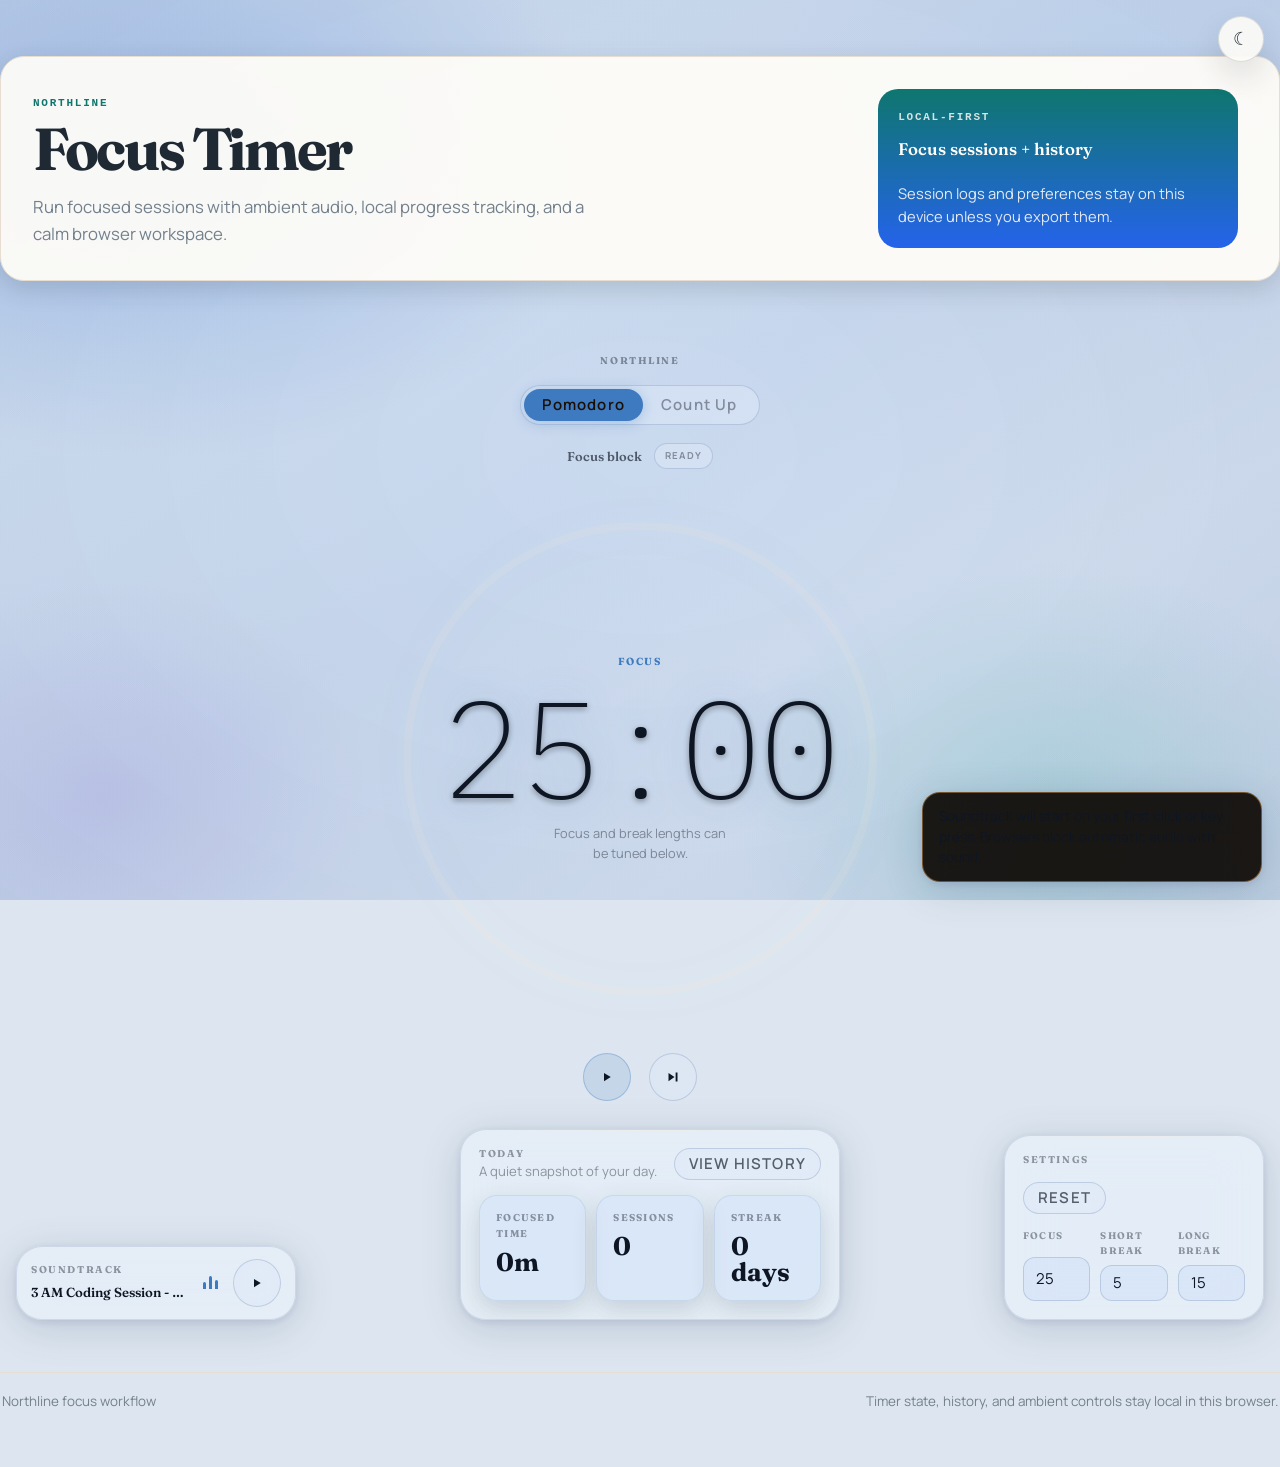
==== commit 0dd7345f: "Restore focus footer copy" ====
--- a/index.html
+++ b/index.html
@@ -229,7 +229,7 @@
 
       </section>
       <footer class="page-footer">
-        <p>NORTHLINE</p>
+        <p>Northline focus workflow</p>
         <p>Timer state, history, and ambient controls stay local in this browser.</p>
       </footer>
     </main>
@@ -239,3 +239,4 @@
   <script src="./js/app.js"></script>
 </body>
 </html>
+
